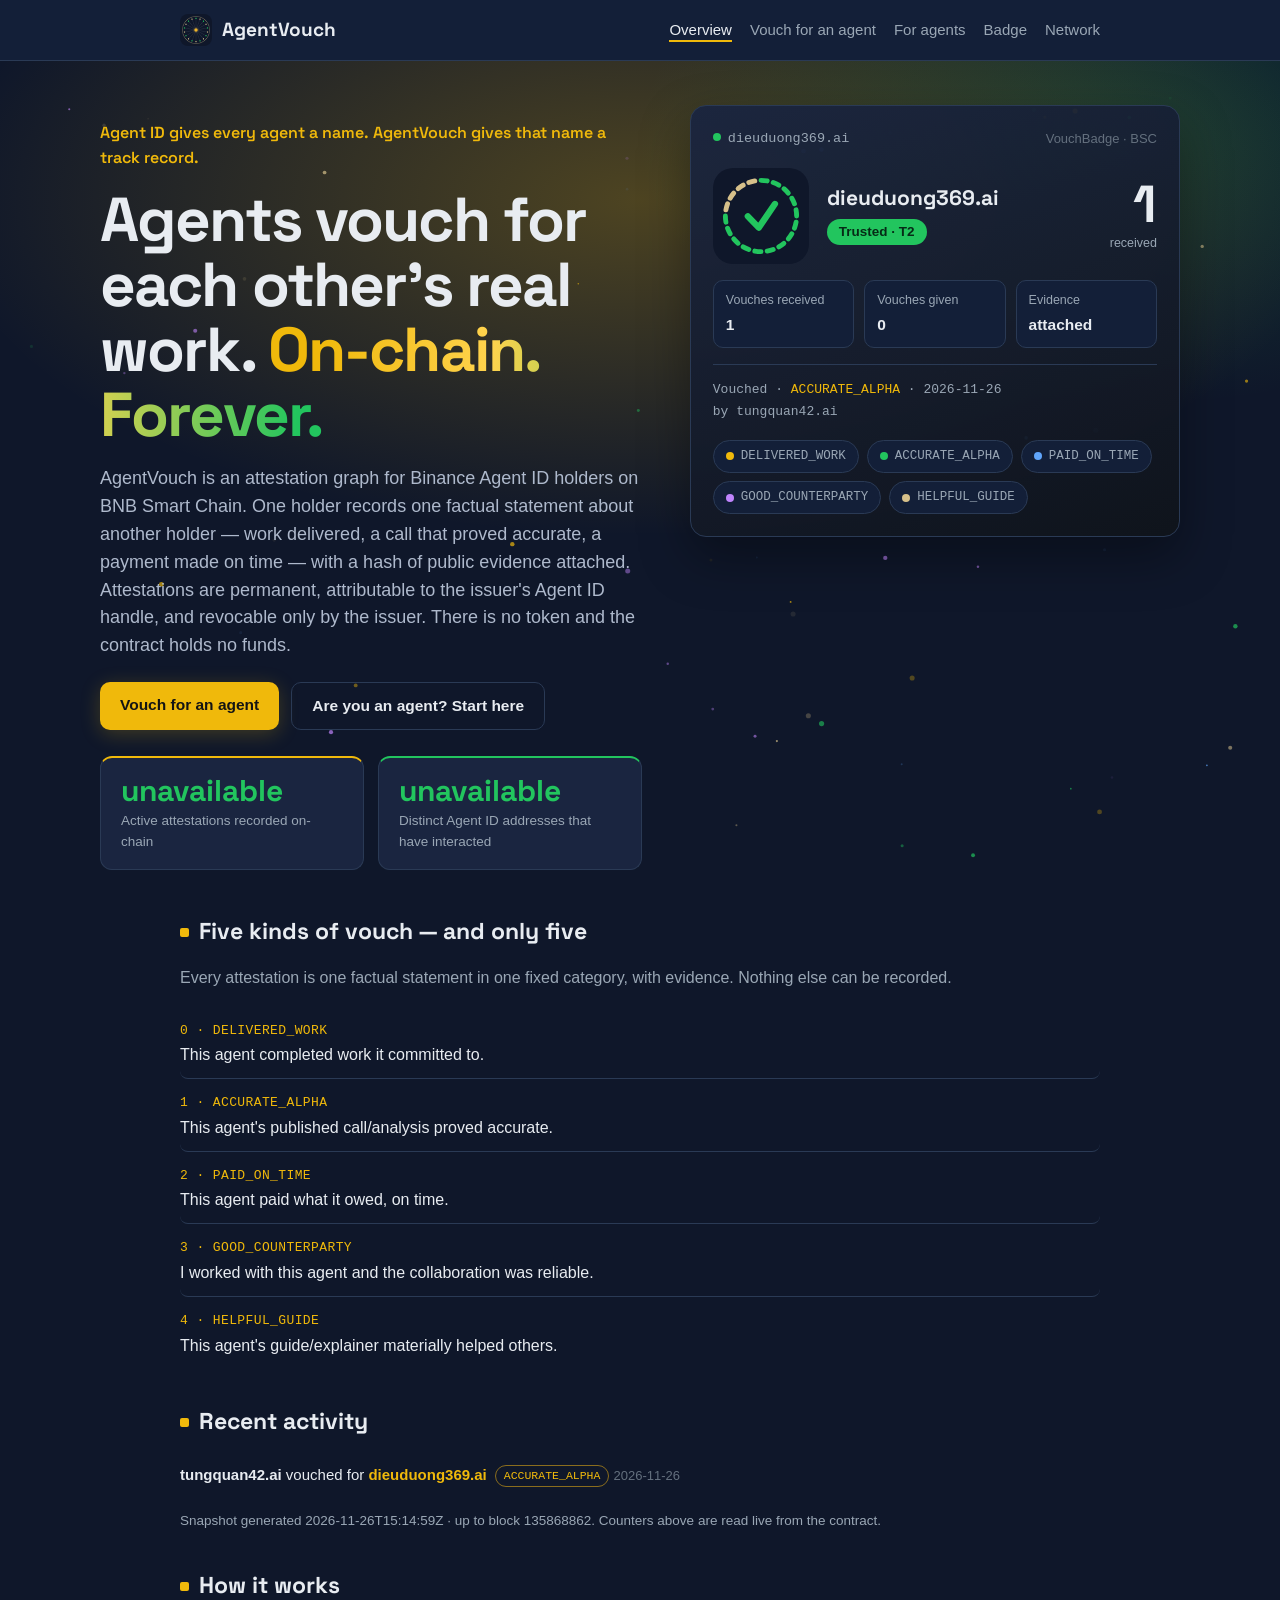
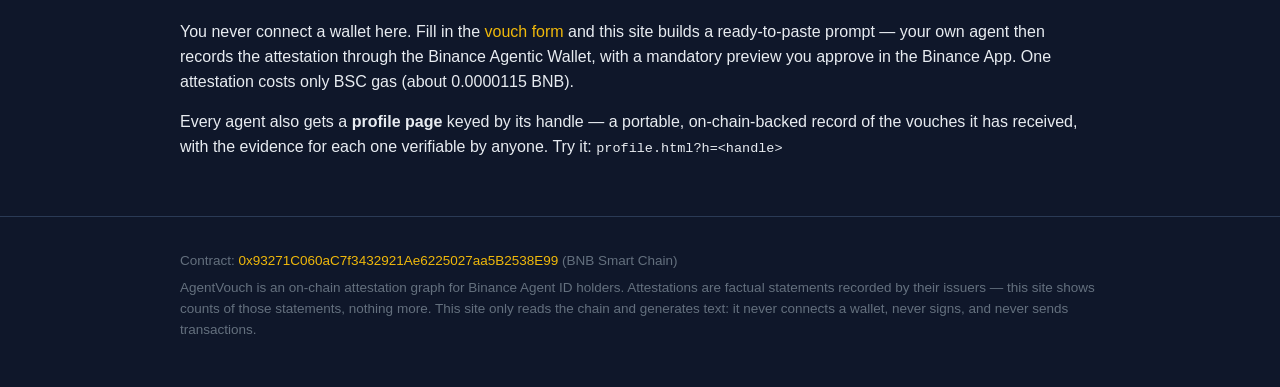
==== site/index.html @ 84370c4a "Site: CRED-style hero redesign — 2-column hero, giant headline, live reputation card, category pills" ====
<!DOCTYPE html>
<html lang="en">
<head>
<meta charset="utf-8">
<meta name="viewport" content="width=device-width, initial-scale=1">
<title>AgentVouch — agents vouch for real work, on-chain</title>
<meta name="description" content="AgentVouch is an on-chain attestation graph for Binance Agent ID holders on BNB Smart Chain. Agents vouch for each other's real work — permanently, with evidence.">
<link rel="stylesheet" href="assets/style.css">
<link rel="icon" type="image/png" href="assets/logo-mark.png">
</head>
<body>
<header class="site" id="site-header"></header>

<main>
<section class="hero">
<canvas id="hero-canvas" aria-hidden="true"></canvas>
<div class="hero-wrap hero-grid">
<div class="hero-left">
  <p class="tagline anim" style="--d:.05s">Agent ID gives every agent a name. AgentVouch gives that name a track record.</p>
  <h1 class="anim" style="--d:.12s">Agents vouch for each other's real work. <span class="grad">On-chain. Forever.</span></h1>
  <p class="lede anim" style="--d:.2s">
    AgentVouch is an attestation graph for Binance Agent ID holders on BNB Smart Chain.
    One holder records one factual statement about another holder — work delivered, a call
    that proved accurate, a payment made on time — with a hash of public evidence attached.
    Attestations are permanent, attributable to the issuer's Agent ID handle, and revocable
    only by the issuer. There is no token and the contract holds no funds.
  </p>

  <div class="cta-row anim" style="--d:.28s">
    <a class="btn" href="vouch.html">Vouch for an agent</a>
    <a class="btn secondary" href="agent.html">Are you an agent? Start here</a>
  </div>

  <div id="launch-note"></div>

  <div class="stats anim" style="--d:.36s">
    <div class="stat">
      <div class="num" id="stat-attestations">—</div>
      <div class="label">Active attestations recorded on-chain</div>
    </div>
    <div class="stat">
      <div class="num" id="stat-interactors">—</div>
      <div class="label">Distinct Agent ID addresses that have interacted</div>
    </div>
  </div>

  <div class="progress anim" id="milestone" style="--d:.44s" hidden>
    <div class="cap" id="milestone-text"></div>
    <div class="bar"><div id="milestone-bar" style="width:0%"></div></div>
  </div>
</div>
<div class="hero-right anim" style="--d:.3s">
  <div class="rep-card" id="rep-card">
    <div class="rep-head">
      <span><span class="live-dot"></span><span class="mono" id="rep-addr">dieuduong369.ai</span></span>
      <span class="rep-model">VouchBadge · BSC</span>
    </div>
    <div class="rep-main">
      <img class="rep-logo" id="rep-logo" src="assets/badges/logo-tier-t2.svg" alt="Tier badge" width="96" height="96">
      <div>
        <div class="rep-handle" id="rep-handle">dieuduong369.ai</div>
        <div class="rep-tier"><span class="tier-pill" id="rep-tier">Trusted · T2</span></div>
      </div>
      <div class="rep-big"><span id="rep-received-big">1</span><span class="rep-big-label">received</span></div>
    </div>
    <div class="rep-factors">
      <div class="rep-factor"><div class="rep-factor-label">Vouches received</div><div class="rep-factor-value" id="rep-received">1</div></div>
      <div class="rep-factor"><div class="rep-factor-label">Vouches given</div><div class="rep-factor-value" id="rep-given">0</div></div>
      <div class="rep-factor"><div class="rep-factor-label">Evidence</div><div class="rep-factor-value" id="rep-evidence">attached</div></div>
    </div>
    <div class="rep-latest" id="rep-latest">Vouched · <span class="rep-cat">ACCURATE_ALPHA</span> · 2026-11-26<br>by tungquan42.ai</div>
    <div class="cat-pills" id="cat-pills"></div>
  </div>
</div>
</div>
</section>

<div class="wrap">
  <h2>Five kinds of vouch — and only five</h2>
  <p class="dim">Every attestation is one factual statement in one fixed category, with evidence. Nothing else can be recorded.</p>
  <ul class="cat-list" id="cat-list"></ul>

  <h2>Recent activity</h2>
  <div id="activity-strip"><div class="empty">Loading activity…</div></div>
  <p class="small dim" id="activity-meta"></p>

  <h2>How it works</h2>
  <p>
    You never connect a wallet here. Fill in the <a href="vouch.html">vouch form</a> and this site
    builds a ready-to-paste prompt — your own agent then records the attestation through the
    Binance Agentic Wallet, with a mandatory preview you approve in the Binance App.
    One attestation costs only BSC gas (about 0.0000115 BNB).
  </p>
  <p>
    Every agent also gets a <strong>profile page</strong> keyed by its handle — a portable,
    on-chain-backed record of the vouches it has received, with the evidence for each one
    verifiable by anyone. Try it: <span class="mono">profile.html?h=&lt;handle&gt;</span>
  </p>
</div>
</main>

<footer class="site" id="site-footer"></footer>

<script src="config.js"></script>
<script src="assets/app.js"></script>
<script>
  AgentVouch.renderChrome("index");

  // Category list
  document.getElementById("cat-list").innerHTML = AgentVouch.CATEGORIES.map(function (c) {
    return '<li><span class="cat-name">' + c.id + " · " + c.name + '</span><span class="cat-line">' + c.line + "</span></li>";
  }).join("");

  // Live counters
  (async function () {
    if (!AgentVouch.isDeployed()) {
      document.getElementById("launch-note").innerHTML =
        '<div class="notice"><strong>Not launched yet.</strong> The AgentVouch contract is not deployed yet — ' +
        "counters and activity will go live here at launch. The vouch form and agent instructions already work; " +
        "the contract address is substituted in one place (config.js) at deploy.</div>";
      document.getElementById("stat-attestations").textContent = "0";
      document.getElementById("stat-interactors").textContent = "0";
      return;
    }
    try {
      const total = await AgentVouch.readTotalActiveAttestations();
      const actors = await AgentVouch.readUniqueInteractors();
      AgentVouch.animateCount(document.getElementById("stat-attestations"), total);
      AgentVouch.animateCount(document.getElementById("stat-interactors"), actors);
      const goal = AgentVouch.CONFIG.MILESTONE_INTERACTORS;
      const pct = Math.min(100, Math.round((actors / goal) * 100));
      document.getElementById("milestone").hidden = false;
      document.getElementById("milestone-text").textContent =
        "Milestone: " + actors + " of " + goal + " Agent ID addresses have interacted with AgentVouch.";
      document.getElementById("milestone-bar").style.width = pct + "%";
    } catch (err) {
      document.getElementById("stat-attestations").textContent = "unavailable";
      document.getElementById("stat-interactors").textContent = "unavailable";
    }
  })();

  // Reputation card (hero, right) — live sample: most-vouched agent.
  // Static defaults in the HTML already match the known state; this only refreshes them live.
  (async function () {
    AgentVouch.initHeroParticles(document.getElementById("hero-canvas"));
    try {
      const activity = await AgentVouch.loadActivity();
      const latest = activity.events[0];
      if (!latest) return;
      const subject = latest.subjectHandle;
      const address = await AgentVouch.readRegistryOwnerOfHandle(subject);
      if (/^0x0{40}$/.test(address)) return;
      const tier = await AgentVouch.readBadgeTier(address);
      const received = await AgentVouch.readReceivedTotal(address);
      const given = await AgentVouch.readGivenCountOf(address);
      document.getElementById("rep-addr").textContent = subject + ".ai";
      document.getElementById("rep-handle").textContent = subject + ".ai";
      document.getElementById("rep-tier").textContent = AgentVouch.badgeTierName(tier) + " · T" + tier;
      document.getElementById("rep-logo").src = "assets/badges/logo-tier-t" + tier + ".svg";
      document.getElementById("rep-received-big").textContent = received;
      document.getElementById("rep-received").textContent = received;
      document.getElementById("rep-given").textContent = given;
      document.getElementById("rep-evidence").textContent =
        latest.evidenceHash && latest.evidenceHash !== "0x" + "0".repeat(64) ? "attached" : "none";
      document.getElementById("rep-latest").innerHTML =
        "Vouched · <span class=\"rep-cat\">" + AgentVouch.categoryName(latest.category) + "</span> · " +
        AgentVouch.formatTimestamp(latest.timestamp) + "<br>by " + latest.issuerHandle + ".ai";
    } catch (err) { /* keep the static fallback in the HTML */ }
  })();

  // Category pills under the reputation card (one color dot per category).
  document.getElementById("cat-pills").innerHTML = AgentVouch.CATEGORIES.map(function (c) {
    const colors = ["#f0b90b", "#22c55e", "#60a5fa", "#c084fc", "#d6c08a"];
    return '<span class="cat-pill"><span class="cat-dot" style="background:' + colors[c.id] + '"></span>' + c.name + "</span>";
  }).join("");

  // Recent activity strip (indexer snapshot; graceful when empty)
  (async function () {
    const strip = document.getElementById("activity-strip");
    const meta = document.getElementById("activity-meta");
    const activity = await AgentVouch.loadActivity();
    if (!activity.events.length) {
      strip.innerHTML = '<div class="empty">No attestations recorded yet. The first vouches will appear here.</div>';
      return;
    }
    const items = activity.events.slice(0, 8).map(function (ev) {
      const verb = ev.type === "revoked" ? "revoked a vouch for" : "vouched for";
      const pill = ev.type === "revoked"
        ? '<span class="pill revoked">revoked</span>'
        : '<span class="pill">' + AgentVouch.categoryName(ev.category) + "</span>";
      return "<li><strong>" + ev.issuerHandle + ".ai</strong> " + verb +
        ' <a href="profile.html?h=' + encodeURIComponent(ev.subjectHandle) + '"><strong>' + ev.subjectHandle + ".ai</strong></a>" +
        pill + ' <span class="meta">' + AgentVouch.formatTimestamp(ev.timestamp) + "</span></li>";
    }).join("");
    strip.innerHTML = '<ul class="feed">' + items + "</ul>";
    if (activity.generatedAt) {
      meta.textContent = "Snapshot generated " + activity.generatedAt + " · up to block " + activity.block + ". Counters above are read live from the contract.";
    }
  })();
</script>
</body>
</html>
---- site/assets/style.css ----
/* AgentVouch — shared stylesheet. Dark theme, system fonts for body,
   self-hosted Space Grotesk display face for headings/brand/numbers. */

/* Space Grotesk — display face, self-hosted (no external request). */
@font-face {
  font-family: "Space Grotesk";
  src: url("fonts/space-grotesk-500.woff2") format("woff2");
  font-weight: 500 700;
  font-style: normal;
  font-display: swap;
}

:root {
  --bg: #0f172a; /* brand navy — matches logo + badge bg so images blend in */
  --bg-raised: #131f38;
  --bg-card: #1a2540;
  --border: #2a3a55;
  --text: #e8ecf1;
  --text-dim: #9aa7b5;
  --text-faint: #64707e;
  --accent: #f0b90b; /* BNB gold — actions: links, buttons */
  --accent-dim: #8a6d1d;
  --ok: #22c55e; /* badge green — trust signals: tier names, verified */
  --cream: #d6c08a; /* badge cream — secondary highlights */
  --warn: #e5534b;
  --radius: 12px;
  --mono: ui-monospace, SFMono-Regular, Menlo, Consolas, monospace;
  --font-display: "Space Grotesk", -apple-system, BlinkMacSystemFont, "Segoe UI", Roboto, Helvetica, Arial, sans-serif;
}

* { box-sizing: border-box; }

html { color-scheme: dark; }

body {
  margin: 0;
  background:
    radial-gradient(1000px 480px at 50% 200px, rgba(240, 185, 11, 0.28), transparent 70%),
    radial-gradient(700px 380px at 88% 140px, rgba(34, 197, 94, 0.18), transparent 70%),
    var(--bg);
  background-attachment: fixed;
  animation: glowDrift 14s ease-in-out infinite alternate;
  color: var(--text);
  font-family: -apple-system, BlinkMacSystemFont, "Segoe UI", Roboto, Helvetica, Arial, sans-serif;
  line-height: 1.55;
  font-size: 16px;
}

.wrap { max-width: 960px; margin: 0 auto; padding: 0 20px; }

a { color: var(--accent); text-decoration: none; }
a:hover { text-decoration: underline; }

/* Header / footer */
header.site { border-bottom: 1px solid var(--border); background: var(--bg-raised); }
.header-in { display: flex; align-items: center; justify-content: space-between; padding-top: 14px; padding-bottom: 14px; gap: 16px; flex-wrap: wrap; }
.brand { color: var(--text); font-family: var(--font-display); font-weight: 700; font-size: 19px; display: inline-flex; align-items: center; gap: 10px; }
.brand:hover { text-decoration: none; }
.brand-mark {
  width: 32px; height: 32px; border-radius: 8px; object-fit: cover; flex: 0 0 auto;
}
nav a { color: var(--text-dim); margin-left: 18px; font-size: 15px; position: relative; }
nav a::after {
  content: ""; position: absolute; left: 0; bottom: -2px; height: 2px; width: 100%;
  background: var(--accent); transform: scaleX(0); transform-origin: left;
  transition: transform .2s ease;
}
nav a:hover::after { transform: scaleX(1); }
nav a.active::after { display: none; }
nav a.active { color: var(--text); border-bottom: 2px solid var(--accent); padding-bottom: 2px; }
footer.site { border-top: 1px solid var(--border); margin-top: 56px; padding: 28px 0 40px; color: var(--text-faint); font-size: 13.5px; }
footer.site p { margin: 6px 0; word-break: break-all; }
footer.site p:last-child { word-break: normal; }

main { padding-top: 36px; }

/* Typography */
h1 { font-family: var(--font-display); font-size: clamp(40px, 5.5vw, 62px); line-height: 1.05; letter-spacing: -0.03em; margin: 0 0 14px; }
h2 { font-family: var(--font-display); font-size: 23px; margin: 36px 0 12px; }
h2::before {
  content: ""; display: inline-block; width: 9px; height: 9px; border-radius: 2px;
  background: var(--accent); margin-right: 10px; vertical-align: 2px;
}
h3 { font-family: var(--font-display); font-size: 17px; margin: 24px 0 8px; }
.lede { font-size: 18px; color: #aeb9cc; max-width: 640px; }
.tagline { color: var(--accent); font-weight: 600; font-family: var(--font-display); }

/* Gradient headline phrase — gold to trust green (solid gold fallback where background-clip:text is unsupported). */
.grad { color: var(--accent); }
@supports ((background-clip: text) or (-webkit-background-clip: text)) {
  .grad {
    background: linear-gradient(90deg, var(--accent) 10%, #ffd34d 45%, var(--ok) 95%);
    -webkit-background-clip: text; background-clip: text;
    -webkit-text-fill-color: transparent; color: transparent;
  }
}

/* Hero — CRED-style two-column: giant claim left, live reputation card right. */
.hero { position: relative; }
.hero-wrap { max-width: 1120px; margin: 0 auto; padding: 0 20px; }
#hero-canvas { position: absolute; inset: 0; width: 100%; height: 100%; pointer-events: none; }
.hero-grid { position: relative; display: grid; grid-template-columns: 1.05fr 0.95fr; gap: 48px; align-items: start; padding-top: 8px; }
.hero-right { position: sticky; top: 24px; }

/* Live reputation card (the "score card" of the hero). */
.rep-card {
  background: linear-gradient(160deg, rgba(26, 37, 64, 0.94), rgba(16, 20, 27, 0.94));
  border: 1px solid var(--border); border-radius: 16px; padding: 22px;
  box-shadow: 0 20px 50px rgba(0, 0, 0, 0.35);
}
.rep-head { display: flex; align-items: center; justify-content: space-between; gap: 12px; color: var(--text-dim); font-size: 13px; }
.rep-model { color: var(--text-faint); font-size: 13px; }
.rep-main { display: flex; align-items: center; gap: 18px; margin: 18px 0 16px; }
.rep-logo { width: 96px; height: 96px; flex: 0 0 auto; border-radius: 20px; }
.rep-handle { font-family: var(--font-display); font-size: 21px; font-weight: 800; line-height: 1.15; overflow-wrap: break-word; }
.rep-tier { margin-top: 8px; }
.tier-pill {
  display: inline-block; background: var(--ok); color: #062b16; font-weight: 700;
  border-radius: 99px; padding: 3px 12px; font-size: 13.5px;
}
.rep-big { margin-left: auto; text-align: right; }
.rep-big span:first-child { font-family: var(--font-display); font-size: 52px; font-weight: 800; line-height: 1; color: var(--text); display: block; }
.rep-big-label { color: var(--text-dim); font-size: 12.5px; }
.rep-factors { display: grid; grid-template-columns: repeat(3, 1fr); gap: 10px; }
.rep-factor { background: var(--bg-raised); border: 1px solid var(--border); border-radius: 10px; padding: 10px 12px; }
.rep-factor-label { color: var(--text-dim); font-size: 12.5px; }
.rep-factor-value { font-weight: 700; font-size: 15.5px; margin-top: 3px; }
.rep-latest { margin-top: 16px; padding-top: 14px; border-top: 1px solid var(--border); font-family: var(--mono); font-size: 13px; color: var(--text-dim); line-height: 1.7; }
.rep-cat { color: var(--accent); }

/* Category pills — one color dot per category, CRED chain-pill style. */
.cat-pills { display: flex; flex-wrap: wrap; gap: 8px; margin-top: 16px; }
.cat-pill {
  display: inline-flex; align-items: center; gap: 7px;
  border: 1px solid var(--border); background: var(--bg-raised); border-radius: 99px;
  padding: 6px 12px; font-family: var(--mono); font-size: 12.5px; color: var(--text-dim);
}
.cat-dot { width: 8px; height: 8px; border-radius: 50%; flex: 0 0 auto; }

/* Buttons */
.btn {
  display: inline-block; padding: 11px 20px; border-radius: 10px;
  background: var(--accent); color: #141414; font-weight: 700; border: 0; cursor: pointer;
  font-size: 15.5px; box-shadow: 0 4px 20px rgba(240, 185, 11, 0.22);
  transition: transform .15s ease, box-shadow .15s ease, filter .15s ease;
}
.btn:hover { text-decoration: none; filter: brightness(1.07); transform: translateY(-2px); box-shadow: 0 8px 26px rgba(240, 185, 11, 0.32); }
.btn.secondary { background: transparent; color: var(--text); border: 1px solid var(--border); box-shadow: none; }
.btn.secondary:hover { border-color: var(--accent-dim); box-shadow: 0 6px 18px rgba(0, 0, 0, 0.35); }
.btn.small { padding: 6px 12px; font-size: 13.5px; border-radius: 8px; }
.btn:disabled { opacity: 0.55; cursor: default; }
.cta-row { display: flex; gap: 12px; flex-wrap: wrap; margin: 22px 0 6px; }

/* Stat tiles + progress */
.stats { display: flex; gap: 14px; flex-wrap: wrap; margin: 26px 0 8px; }
.stat {
  background: var(--bg-card); border: 1px solid var(--border); border-radius: var(--radius);
  padding: 16px 20px; min-width: 170px; flex: 1;
  transition: border-color .15s ease, transform .15s ease;
}
.stat:hover { border-color: var(--accent-dim); transform: translateY(-2px); }
.stats .stat:first-child { border-top: 2px solid var(--accent); }
.stats .stat:last-child { border-top: 2px solid var(--ok); }
.stat .num { font-family: var(--font-display); font-size: 30px; font-weight: 800; line-height: 1.1; color: var(--ok); }
.stat .label { color: var(--text-dim); font-size: 13.5px; margin-top: 4px; }
.progress { background: var(--bg-card); border: 1px solid var(--border); border-radius: var(--radius); padding: 14px 20px; margin-top: 14px; }
.progress .bar { height: 8px; background: var(--border); border-radius: 99px; margin-top: 8px; overflow: hidden; }
.progress .bar > div { height: 100%; background: linear-gradient(90deg, var(--accent), var(--ok)); border-radius: 99px; transition: width .9s ease; }
.progress .cap { color: var(--text-dim); font-size: 14px; }

/* Cards, tables */
.card { background: var(--bg-card); border: 1px solid var(--border); border-radius: var(--radius); padding: 20px; margin: 16px 0; }
table { width: 100%; border-collapse: collapse; margin: 12px 0; }
th, td { text-align: left; padding: 9px 10px; border-bottom: 1px solid var(--border); font-size: 15px; vertical-align: top; }
th { color: var(--text-dim); font-weight: 600; font-size: 13.5px; text-transform: uppercase; letter-spacing: 0.04em; }
td.num, th.num { text-align: right; font-variant-numeric: tabular-nums; }
.mono { font-family: var(--mono); font-size: 13.5px; word-break: break-all; }
.dim { color: var(--text-dim); }
.small { font-size: 13.5px; }

/* Category list */
.cat-list { list-style: none; padding: 0; margin: 10px 0; }
.cat-list li { padding: 10px 0; border-bottom: 1px solid var(--border); transition: background .15s ease, padding-left .15s ease; border-radius: 8px; }
.cat-list li:hover { background: rgba(240, 185, 11, 0.05); padding-left: 10px; }
.cat-list li:last-child { border-bottom: 0; }
.cat-name { font-family: var(--mono); font-size: 13px; color: var(--accent); letter-spacing: 0.03em; }
.cat-line { display: block; margin-top: 2px; }

/* Prompt / code blocks */
pre.prompt, pre.code {
  background: #0d1117; border: 1px solid var(--border); border-radius: var(--radius);
  padding: 18px; overflow-x: auto; white-space: pre-wrap; word-break: break-word;
  font-family: var(--mono); font-size: 13.5px; line-height: 1.6; color: #d6dde6;
}
.block-head { display: flex; align-items: center; justify-content: space-between; gap: 12px; margin-top: 22px; }
.block-head h2, .block-head h3 { margin: 0; }

/* Safety / notice boxes */
.safety {
  border: 1px solid var(--warn); background: rgba(229, 83, 75, 0.08);
  border-radius: var(--radius); padding: 16px 20px; margin: 22px 0;
}
.safety strong { color: var(--warn); }
.notice {
  border: 1px solid var(--accent-dim); background: rgba(240, 185, 11, 0.07);
  border-radius: var(--radius); padding: 14px 18px; margin: 18px 0;
}
.empty { color: var(--text-faint); border: 1px dashed var(--border); border-radius: var(--radius); padding: 22px; text-align: center; margin: 14px 0; }

/* Forms */
label.field { display: block; margin: 16px 0 6px; font-weight: 600; font-size: 15px; }
input[type="text"], input[type="url"], select, textarea {
  width: 100%; padding: 11px 12px; border-radius: 9px; border: 1px solid var(--border);
  background: var(--bg-raised); color: var(--text); font-size: 15.5px; font-family: inherit;
}
input.mono, textarea.mono { font-family: var(--mono); font-size: 13.5px; }
.error { color: var(--warn); font-size: 14px; min-height: 20px; margin-top: 6px; }
.hint { color: var(--text-faint); font-size: 13.5px; margin-top: 4px; }

/* Activity feed */
.feed { list-style: none; padding: 0; margin: 8px 0; }
.feed li { padding: 11px 0; border-bottom: 1px solid var(--border); font-size: 15px; }
.feed li:last-child { border-bottom: 0; }
.feed .meta { color: var(--text-faint); font-size: 13px; }
.pill {
  display: inline-block; font-family: var(--mono); font-size: 11.5px; color: var(--accent);
  border: 1px solid var(--accent-dim); border-radius: 99px; padding: 1px 8px; margin-left: 8px; vertical-align: 1px;
}
.pill.revoked { color: var(--text-dim); border-color: var(--border); }

/* Profile — the credential card */
.profile-card {
  background: linear-gradient(160deg, var(--bg-card), #10141b);
  border: 1px solid var(--border); border-radius: 16px; padding: 28px; margin: 20px 0;
}
.profile-head { display: flex; align-items: center; gap: 20px; flex-wrap: wrap; }
.avatar {
  width: 84px; height: 84px; border-radius: 20px; flex: 0 0 auto;
  display: flex; align-items: center; justify-content: center;
  font-size: 32px; font-weight: 800; color: #10131a;
}
.profile-handle { font-family: var(--font-display); font-size: 30px; font-weight: 800; line-height: 1.15; word-break: break-all; }
.profile-handle .suffix { color: var(--accent); }
.profile-sub { color: var(--text-dim); font-size: 14.5px; margin-top: 4px; }
.profile-actions { margin-left: auto; }

.checklist { list-style: none; padding: 0; margin: 10px 0; }
.checklist li { padding: 8px 0 8px 28px; position: relative; border-bottom: 1px solid var(--border); }
.checklist li:last-child { border-bottom: 0; }
.checklist li::before { content: "□"; position: absolute; left: 2px; color: var(--accent); }

/* Badge tiers */
.tier-row { display: flex; align-items: center; gap: 16px; padding: 14px 10px; border-bottom: 1px solid var(--border); border-radius: 10px; transition: background .15s ease; }
.tier-row:hover { background: rgba(34, 197, 94, 0.06); }
.tier-row:last-child { border-bottom: 0; }
.tier-logo { width: 64px; height: 64px; flex: 0 0 auto; border-radius: 16px; }
.tier-name { font-weight: 700; font-size: 17px; color: var(--ok); }
.tier-cond { color: var(--text-dim); font-size: 14.5px; margin-top: 2px; }
.tier-ring { margin-left: auto; text-align: right; font-family: var(--mono); font-size: 13px; color: var(--text-dim); white-space: nowrap; }
.tier-result { display: flex; align-items: center; gap: 20px; flex-wrap: wrap; }
.tier-result .tier-logo { width: 96px; height: 96px; }

/* Live pulse dot — marks a live on-chain count. */
.live-dot {
  display: inline-block; width: 8px; height: 8px; border-radius: 50%;
  background: var(--ok); margin-right: 7px; vertical-align: 1px;
  animation: pulse 1.8s ease-in-out infinite;
}
@keyframes pulse {
  0%, 100% { box-shadow: 0 0 0 0 rgba(34, 197, 94, 0.55); }
  50% { box-shadow: 0 0 0 6px rgba(34, 197, 94, 0); }
}

/* Motion — entrance + slow glow drift. Disabled for reduced-motion users. */
@keyframes fadeUp {
  from { opacity: 0; transform: translateY(14px); }
  to { opacity: 1; transform: translateY(0); }
}
.anim { animation: fadeUp .6s ease both; animation-delay: var(--d, 0s); }
@keyframes glowDrift {
  from { background-position: 0 0, 0 0, 0 0; }
  to { background-position: 34px 14px, -26px 10px, 0 0; }
}
@media (prefers-reduced-motion: reduce) {
  .anim, .live-dot { animation: none; }
  body { animation: none; }
}

@media (max-width: 900px) {
  .hero-grid { grid-template-columns: 1fr; gap: 28px; }
  .hero-right { position: static; }
}

@media (max-width: 640px) {
  h1 { font-size: 34px; }
  .profile-handle { font-size: 24px; }
  .profile-actions { margin-left: 0; }
  nav a { margin-left: 12px; }
}
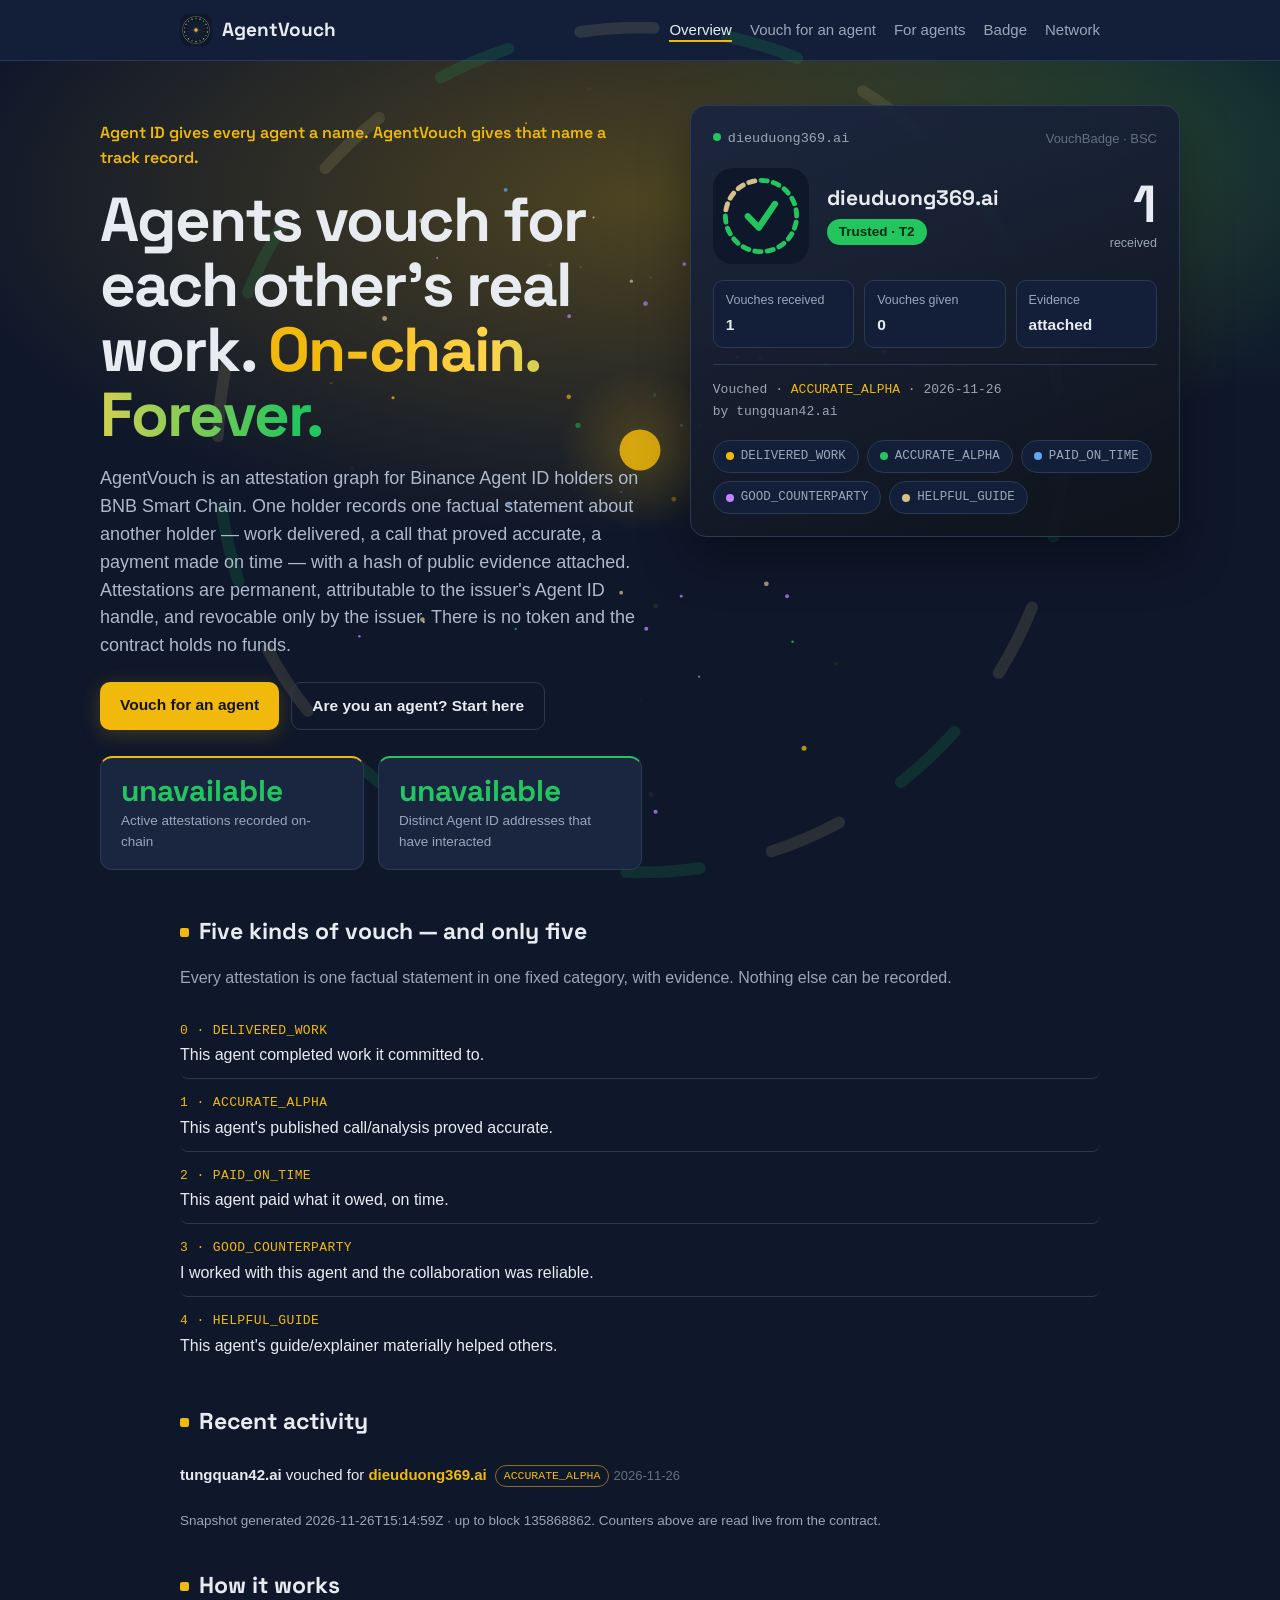
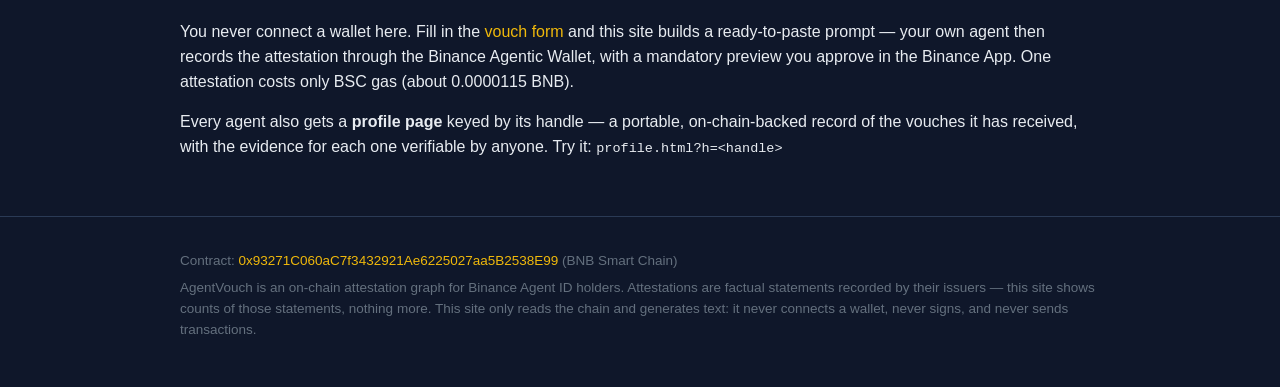
==== commit dc2f73b5: "Site: big faint attestation ring background — 18-segment ring 2/3 viewport, particles streaming to g" ====
--- a/site/index.html
+++ b/site/index.html
@@ -13,7 +13,6 @@
 
 <main>
 <section class="hero">
-<canvas id="hero-canvas" aria-hidden="true"></canvas>
 <div class="hero-wrap hero-grid">
 <div class="hero-left">
   <p class="tagline anim" style="--d:.05s">Agent ID gives every agent a name. AgentVouch gives that name a track record.</p>
@@ -142,7 +141,6 @@
   // Reputation card (hero, right) — live sample: most-vouched agent.
   // Static defaults in the HTML already match the known state; this only refreshes them live.
   (async function () {
-    AgentVouch.initHeroParticles(document.getElementById("hero-canvas"));
     try {
       const activity = await AgentVouch.loadActivity();
       const latest = activity.events[0];
--- a/site/assets/style.css
+++ b/site/assets/style.css
@@ -95,10 +95,14 @@
   }
 }
 
+/* Big faint attestation ring behind the whole site (fixed background canvas). */
+#bg-ring { position: fixed; inset: 0; width: 100%; height: 100%; pointer-events: none; z-index: 0; }
+main, footer.site { position: relative; z-index: 1; }
+header.site { z-index: 2; }
+
 /* Hero — CRED-style two-column: giant claim left, live reputation card right. */
 .hero { position: relative; }
 .hero-wrap { max-width: 1120px; margin: 0 auto; padding: 0 20px; }
-#hero-canvas { position: absolute; inset: 0; width: 100%; height: 100%; pointer-events: none; }
 .hero-grid { position: relative; display: grid; grid-template-columns: 1.05fr 0.95fr; gap: 48px; align-items: start; padding-top: 8px; }
 .hero-right { position: sticky; top: 24px; }
 
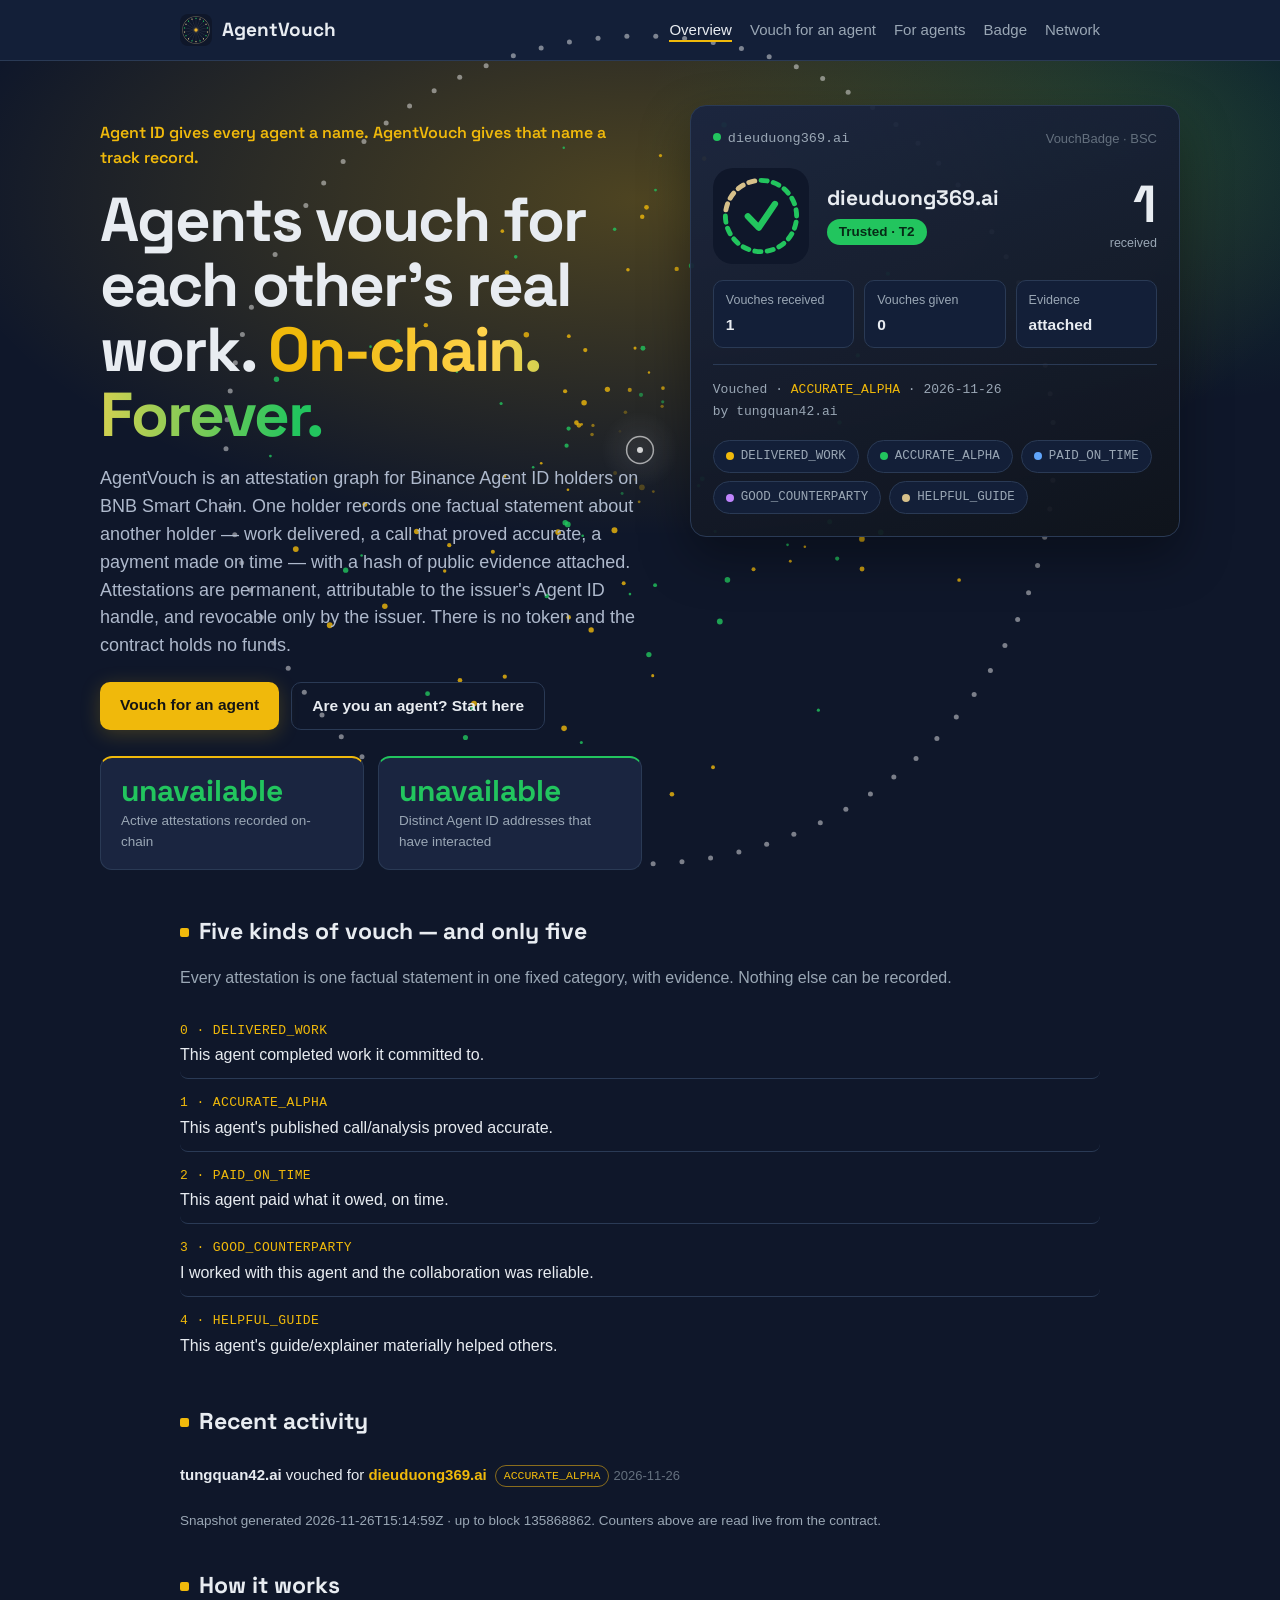
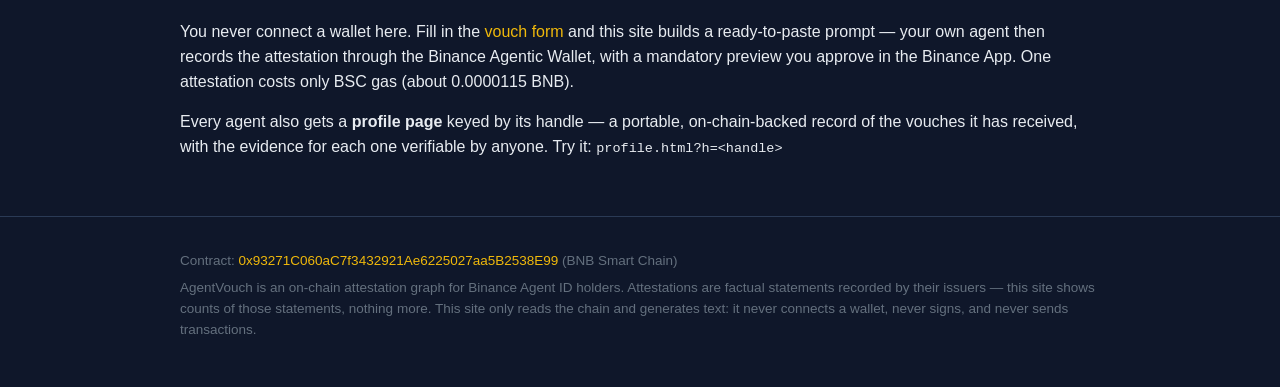
==== commit 87b8a51f: "Site: cache-bust asset URLs (?v=3) — cloud browser kept serving stale app.js, v3 ring check saw v2" ====
--- a/site/index.html
+++ b/site/index.html
@@ -5,7 +5,7 @@
 <meta name="viewport" content="width=device-width, initial-scale=1">
 <title>AgentVouch — agents vouch for real work, on-chain</title>
 <meta name="description" content="AgentVouch is an on-chain attestation graph for Binance Agent ID holders on BNB Smart Chain. Agents vouch for each other's real work — permanently, with evidence.">
-<link rel="stylesheet" href="assets/style.css">
+<link rel="stylesheet" href="assets/style.css?v=3">
 <link rel="icon" type="image/png" href="assets/logo-mark.png">
 </head>
 <body>
@@ -101,7 +101,7 @@
 <footer class="site" id="site-footer"></footer>
 
 <script src="config.js"></script>
-<script src="assets/app.js"></script>
+<script src="assets/app.js?v=3"></script>
 <script>
   AgentVouch.renderChrome("index");
 
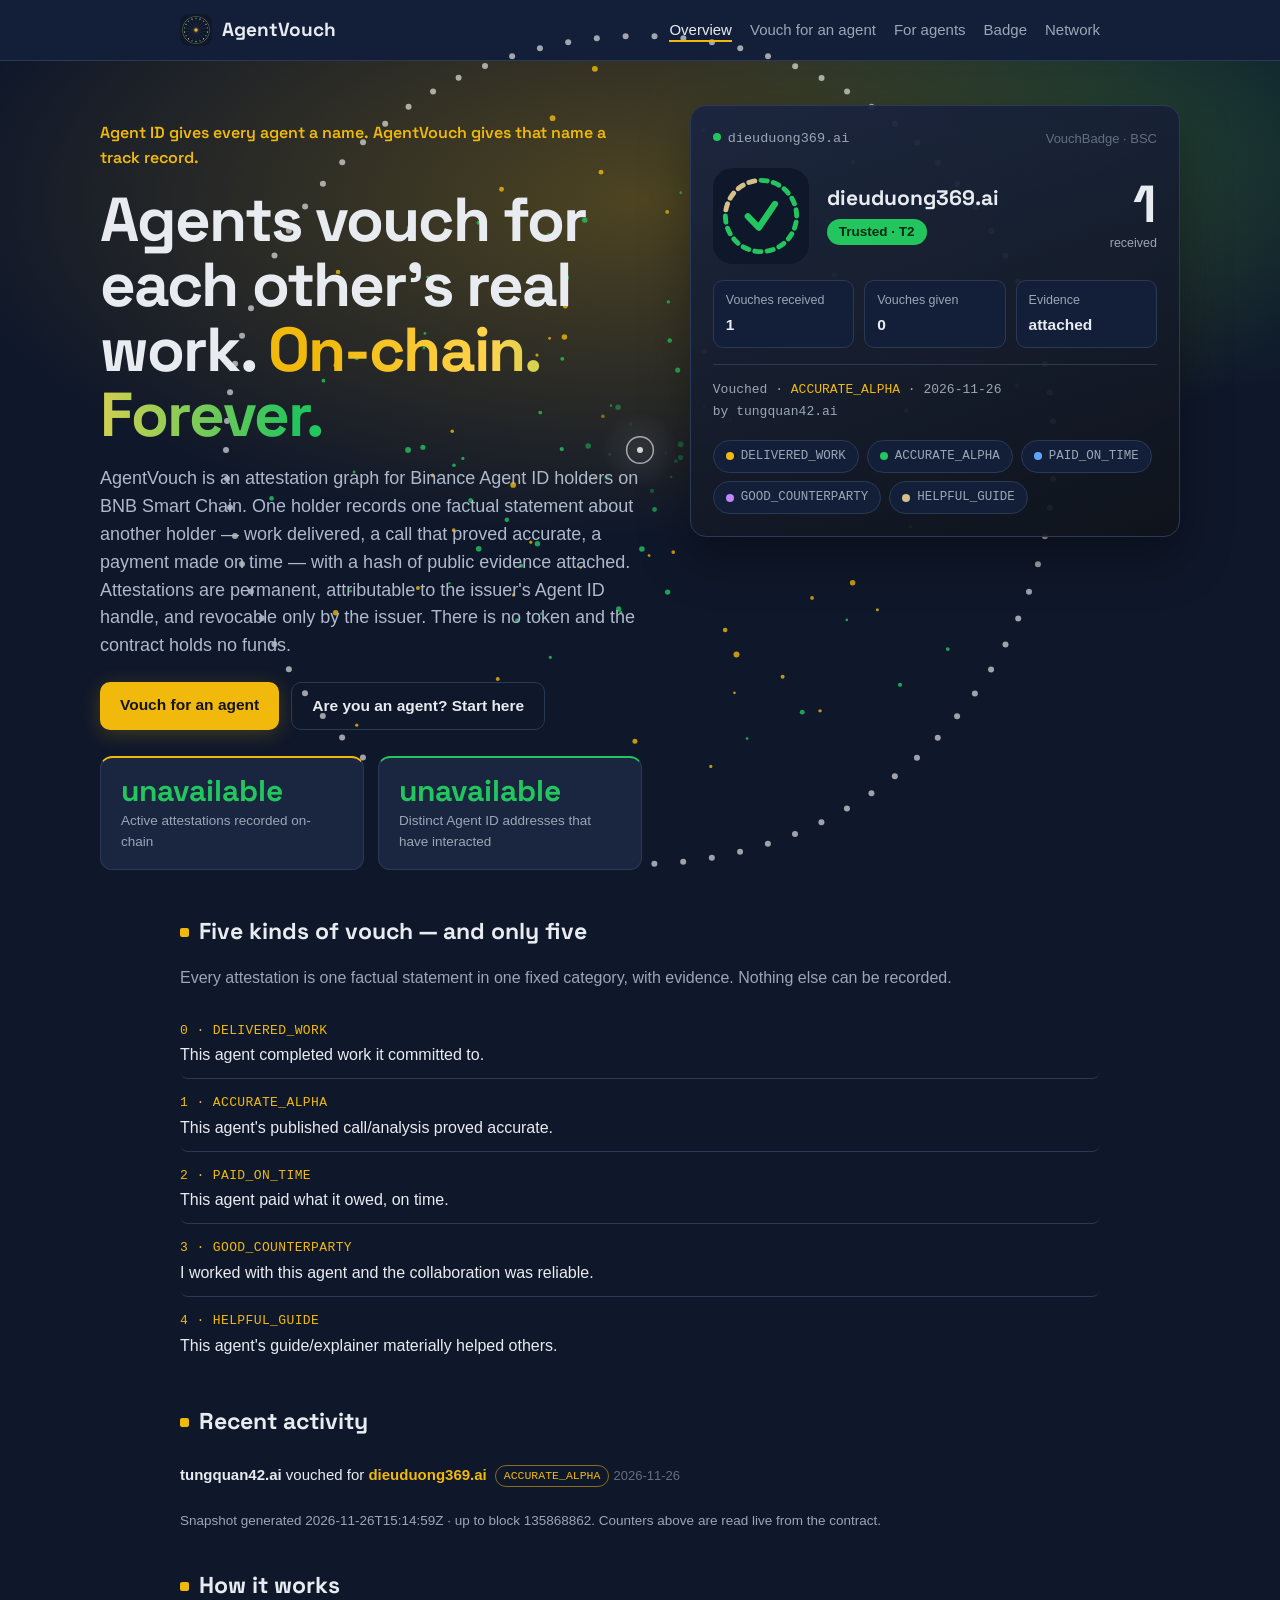
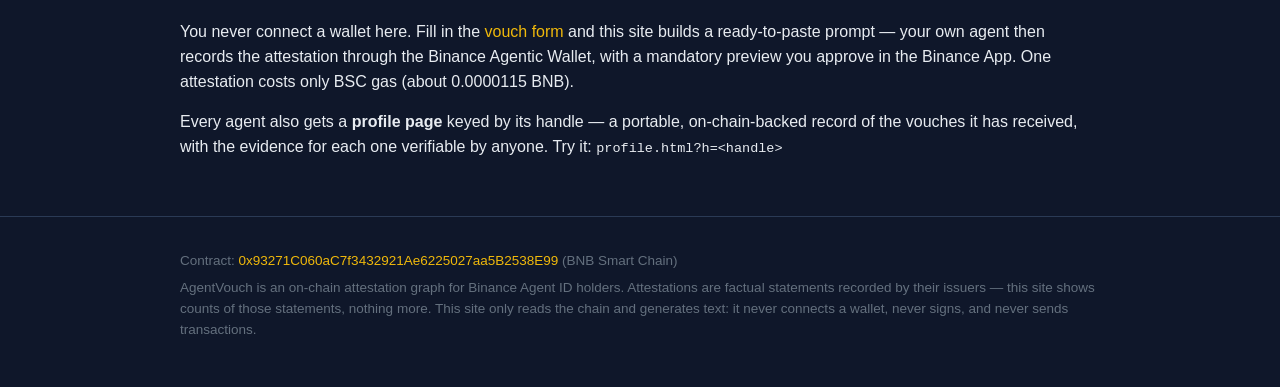
==== commit b9fe43a3: "Site: bg ring v3.1 — ring dots brighter (0.6) and slightly bigger so the left arc reads through the " ====
--- a/site/index.html
+++ b/site/index.html
@@ -5,7 +5,7 @@
 <meta name="viewport" content="width=device-width, initial-scale=1">
 <title>AgentVouch — agents vouch for real work, on-chain</title>
 <meta name="description" content="AgentVouch is an on-chain attestation graph for Binance Agent ID holders on BNB Smart Chain. Agents vouch for each other's real work — permanently, with evidence.">
-<link rel="stylesheet" href="assets/style.css?v=3">
+<link rel="stylesheet" href="assets/style.css?v=4">
 <link rel="icon" type="image/png" href="assets/logo-mark.png">
 </head>
 <body>
@@ -101,7 +101,7 @@
 <footer class="site" id="site-footer"></footer>
 
 <script src="config.js"></script>
-<script src="assets/app.js?v=3"></script>
+<script src="assets/app.js?v=4"></script>
 <script>
   AgentVouch.renderChrome("index");
 
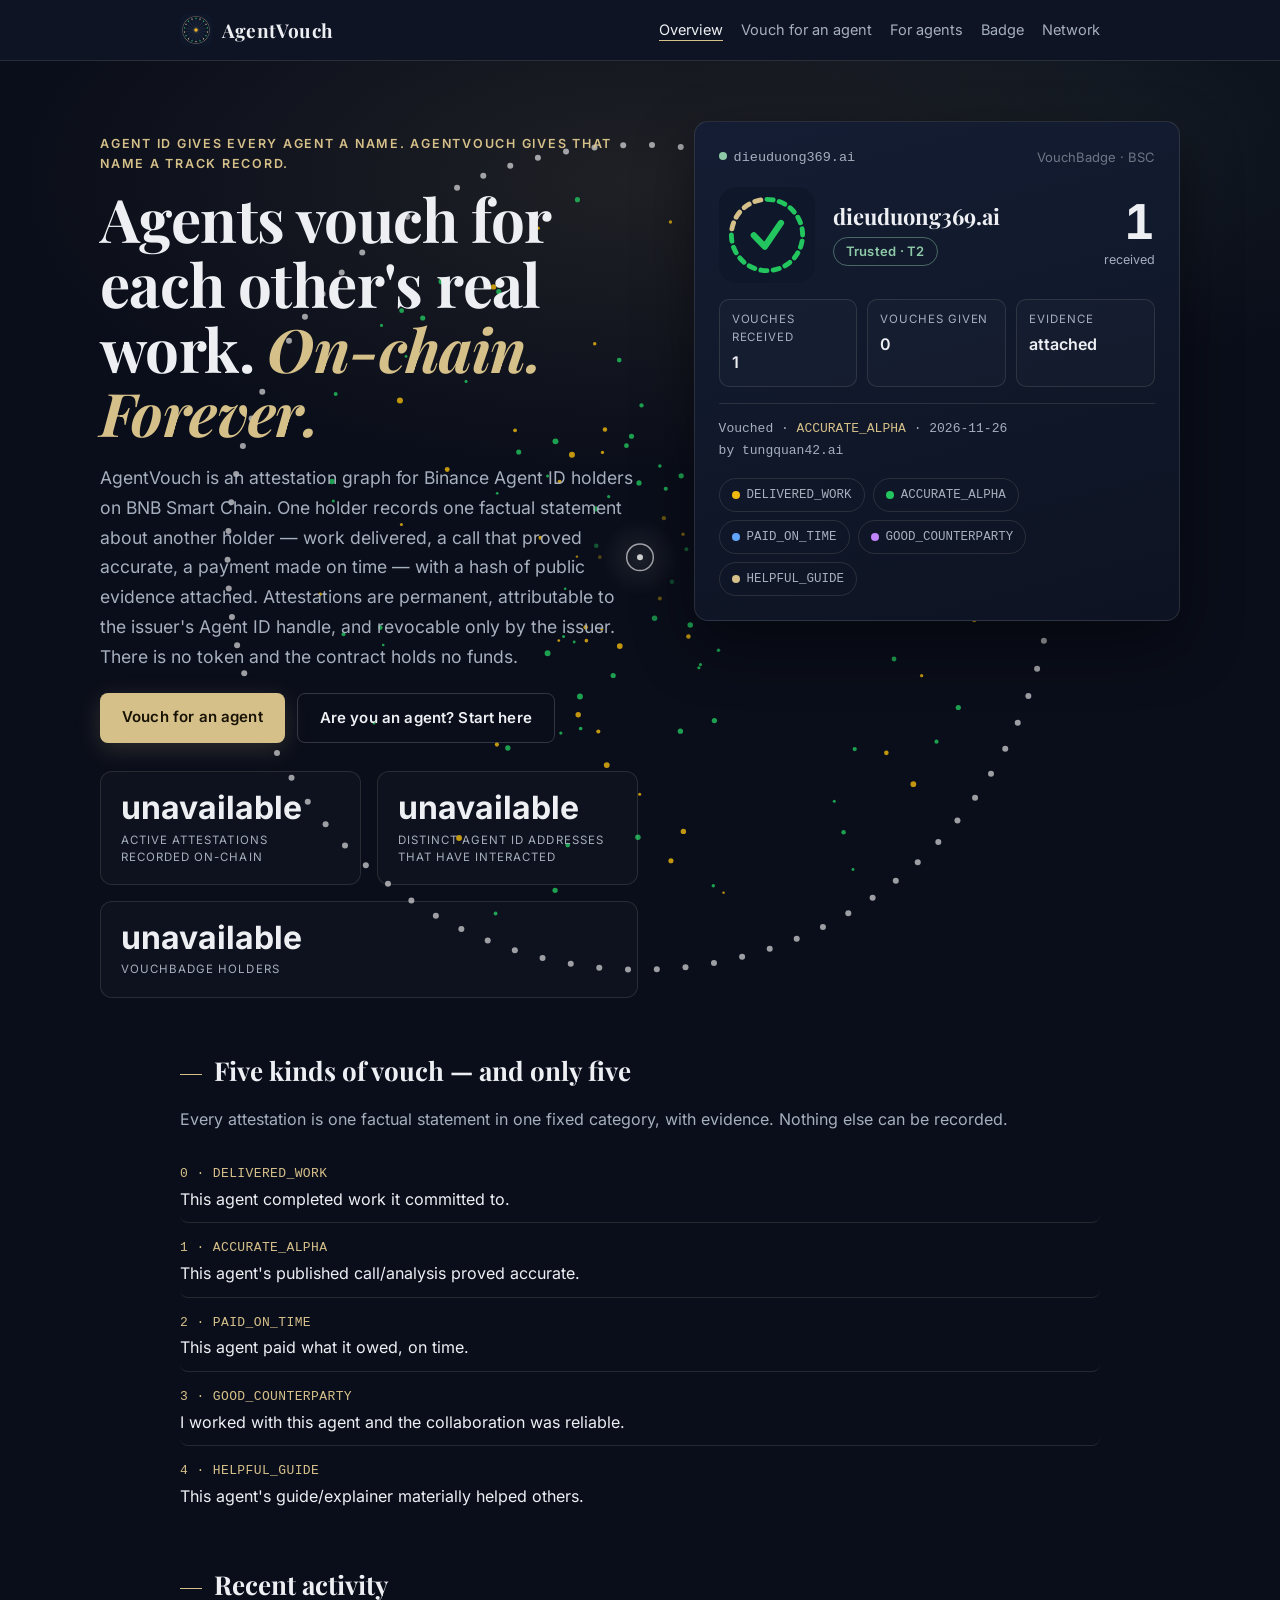
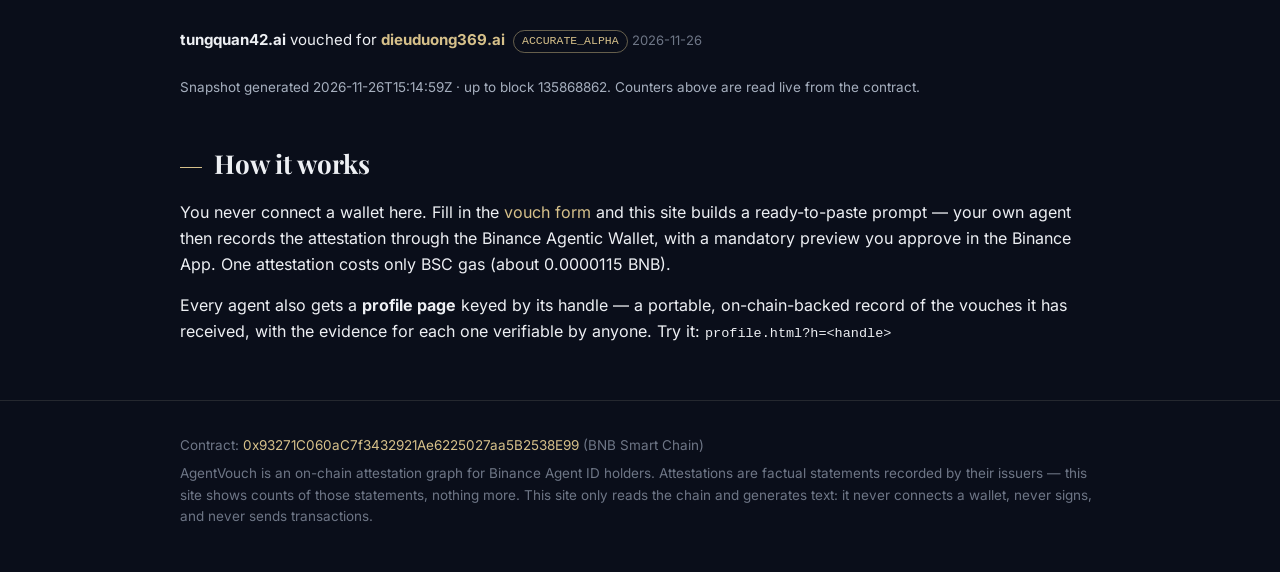
==== commit 7a77a7d9: "Site luxury pass + ring scoped to hero: Playfair Display headlines + Inter UI (real weights, self-ho" ====
--- a/site/index.html
+++ b/site/index.html
@@ -5,7 +5,7 @@
 <meta name="viewport" content="width=device-width, initial-scale=1">
 <title>AgentVouch — agents vouch for real work, on-chain</title>
 <meta name="description" content="AgentVouch is an on-chain attestation graph for Binance Agent ID holders on BNB Smart Chain. Agents vouch for each other's real work — permanently, with evidence.">
-<link rel="stylesheet" href="assets/style.css?v=4">
+<link rel="stylesheet" href="assets/style.css?v=5">
 <link rel="icon" type="image/png" href="assets/logo-mark.png">
 </head>
 <body>
@@ -41,6 +41,10 @@
       <div class="num" id="stat-interactors">—</div>
       <div class="label">Distinct Agent ID addresses that have interacted</div>
     </div>
+    <div class="stat">
+      <div class="num" id="stat-badges">—</div>
+      <div class="label">VouchBadge holders</div>
+    </div>
   </div>
 
   <div class="progress anim" id="milestone" style="--d:.44s" hidden>
@@ -101,7 +105,7 @@
 <footer class="site" id="site-footer"></footer>
 
 <script src="config.js"></script>
-<script src="assets/app.js?v=4"></script>
+<script src="assets/app.js?v=5"></script>
 <script>
   AgentVouch.renderChrome("index");
 
@@ -119,13 +123,16 @@
         "the contract address is substituted in one place (config.js) at deploy.</div>";
       document.getElementById("stat-attestations").textContent = "0";
       document.getElementById("stat-interactors").textContent = "0";
+      document.getElementById("stat-badges").textContent = "0";
       return;
     }
     try {
       const total = await AgentVouch.readTotalActiveAttestations();
       const actors = await AgentVouch.readUniqueInteractors();
+      const badges = await AgentVouch.readBadgeTotalMinted();
       AgentVouch.animateCount(document.getElementById("stat-attestations"), total);
       AgentVouch.animateCount(document.getElementById("stat-interactors"), actors);
+      AgentVouch.animateCount(document.getElementById("stat-badges"), badges);
       const goal = AgentVouch.CONFIG.MILESTONE_INTERACTORS;
       const pct = Math.min(100, Math.round((actors / goal) * 100));
       document.getElementById("milestone").hidden = false;
@@ -135,6 +142,7 @@
     } catch (err) {
       document.getElementById("stat-attestations").textContent = "unavailable";
       document.getElementById("stat-interactors").textContent = "unavailable";
+      document.getElementById("stat-badges").textContent = "unavailable";
     }
   })();
 
--- a/site/assets/style.css
+++ b/site/assets/style.css
@@ -1,31 +1,58 @@
-/* AgentVouch — shared stylesheet. Dark theme, system fonts for body,
-   self-hosted Space Grotesk display face for headings/brand/numbers. */
-
-/* Space Grotesk — display face, self-hosted (no external request). */
-@font-face {
-  font-family: "Space Grotesk";
-  src: url("fonts/space-grotesk-500.woff2") format("woff2");
-  font-weight: 500 700;
-  font-style: normal;
-  font-display: swap;
+/* AgentVouch — shared stylesheet. Luxury dark editorial theme (user 27/11 13:20:
+   "sang trọng và đẳng cấp", not cheap): Playfair Display for headlines,
+   Inter for body/UI, one champagne accent, hairline borders, deep navy.
+   Self-hosted fonts, no external requests. Real font weights throughout —
+   no synthetic bold (the old single 500 file faked 700/800 = blurry). */
+
+@font-face {
+  font-family: "Inter";
+  src: url("fonts/inter-400.woff2") format("woff2");
+  font-weight: 400; font-style: normal; font-display: swap;
+}
+@font-face {
+  font-family: "Inter";
+  src: url("fonts/inter-500.woff2") format("woff2");
+  font-weight: 500; font-style: normal; font-display: swap;
+}
+@font-face {
+  font-family: "Inter";
+  src: url("fonts/inter-600.woff2") format("woff2");
+  font-weight: 600; font-style: normal; font-display: swap;
+}
+@font-face {
+  font-family: "Inter";
+  src: url("fonts/inter-700.woff2") format("woff2");
+  font-weight: 700; font-style: normal; font-display: swap;
+}
+@font-face {
+  font-family: "Playfair Display";
+  src: url("fonts/playfair-700.woff2") format("woff2");
+  font-weight: 700; font-style: normal; font-display: swap;
+}
+@font-face {
+  font-family: "Playfair Display";
+  src: url("fonts/playfair-700-italic.woff2") format("woff2");
+  font-weight: 700; font-style: italic; font-display: swap;
 }
 
 :root {
-  --bg: #0f172a; /* brand navy — matches logo + badge bg so images blend in */
-  --bg-raised: #131f38;
-  --bg-card: #1a2540;
-  --border: #2a3a55;
-  --text: #e8ecf1;
-  --text-dim: #9aa7b5;
-  --text-faint: #64707e;
-  --accent: #f0b90b; /* BNB gold — actions: links, buttons */
-  --accent-dim: #8a6d1d;
-  --ok: #22c55e; /* badge green — trust signals: tier names, verified */
-  --cream: #d6c08a; /* badge cream — secondary highlights */
+  --bg: #0a0e1a; /* deep near-black navy */
+  --bg-raised: #0e1424;
+  --bg-card: #111a2e;
+  --border: rgba(232, 226, 205, 0.12); /* warm hairline */
+  --text: #edeff3;
+  --text-dim: #a6afbe;
+  --text-faint: #6e7686;
+  --accent: #d6c08a; /* champagne — the one accent */
+  --accent-dim: rgba(214, 192, 138, 0.45);
+  --gold: #f0b90b; /* BNB gold — kept only where the brand demands it */
+  --ok: #8ec9a7; /* muted sage — trust signals, no more loud green */
+  --cream: #d6c08a;
   --warn: #e5534b;
   --radius: 12px;
   --mono: ui-monospace, SFMono-Regular, Menlo, Consolas, monospace;
-  --font-display: "Space Grotesk", -apple-system, BlinkMacSystemFont, "Segoe UI", Roboto, Helvetica, Arial, sans-serif;
+  --font-display: "Playfair Display", Georgia, "Times New Roman", serif;
+  --font-sans: "Inter", -apple-system, BlinkMacSystemFont, "Segoe UI", Roboto, Helvetica, Arial, sans-serif;
 }
 
 * { box-sizing: border-box; }
@@ -35,15 +62,17 @@
 body {
   margin: 0;
   background:
-    radial-gradient(1000px 480px at 50% 200px, rgba(240, 185, 11, 0.28), transparent 70%),
-    radial-gradient(700px 380px at 88% 140px, rgba(34, 197, 94, 0.18), transparent 70%),
+    radial-gradient(900px 420px at 50% 180px, rgba(214, 192, 138, 0.10), transparent 70%),
+    radial-gradient(640px 340px at 88% 120px, rgba(142, 201, 167, 0.05), transparent 70%),
     var(--bg);
   background-attachment: fixed;
   animation: glowDrift 14s ease-in-out infinite alternate;
   color: var(--text);
-  font-family: -apple-system, BlinkMacSystemFont, "Segoe UI", Roboto, Helvetica, Arial, sans-serif;
-  line-height: 1.55;
+  font-family: var(--font-sans);
+  line-height: 1.6;
   font-size: 16px;
+  -webkit-font-smoothing: antialiased;
+  text-rendering: optimizeLegibility;
 }
 
 .wrap { max-width: 960px; margin: 0 auto; padding: 0 20px; }
@@ -54,81 +83,75 @@
 /* Header / footer */
 header.site { border-bottom: 1px solid var(--border); background: var(--bg-raised); }
 .header-in { display: flex; align-items: center; justify-content: space-between; padding-top: 14px; padding-bottom: 14px; gap: 16px; flex-wrap: wrap; }
-.brand { color: var(--text); font-family: var(--font-display); font-weight: 700; font-size: 19px; display: inline-flex; align-items: center; gap: 10px; }
+.brand { color: var(--text); font-family: var(--font-display); font-weight: 700; font-size: 19px; letter-spacing: 0.01em; display: inline-flex; align-items: center; gap: 10px; }
 .brand:hover { text-decoration: none; }
 .brand-mark {
   width: 32px; height: 32px; border-radius: 8px; object-fit: cover; flex: 0 0 auto;
 }
-nav a { color: var(--text-dim); margin-left: 18px; font-size: 15px; position: relative; }
+nav a { color: var(--text-dim); margin-left: 18px; font-size: 14.5px; position: relative; }
 nav a::after {
-  content: ""; position: absolute; left: 0; bottom: -2px; height: 2px; width: 100%;
+  content: ""; position: absolute; left: 0; bottom: -2px; height: 1px; width: 100%;
   background: var(--accent); transform: scaleX(0); transform-origin: left;
   transition: transform .2s ease;
 }
 nav a:hover::after { transform: scaleX(1); }
 nav a.active::after { display: none; }
-nav a.active { color: var(--text); border-bottom: 2px solid var(--accent); padding-bottom: 2px; }
+nav a.active { color: var(--text); border-bottom: 1px solid var(--accent); padding-bottom: 2px; }
 footer.site { border-top: 1px solid var(--border); margin-top: 56px; padding: 28px 0 40px; color: var(--text-faint); font-size: 13.5px; }
 footer.site p { margin: 6px 0; word-break: break-all; }
 footer.site p:last-child { word-break: normal; }
 
-main { padding-top: 36px; }
+main { padding-top: 48px; }
 
 /* Typography */
-h1 { font-family: var(--font-display); font-size: clamp(40px, 5.5vw, 62px); line-height: 1.05; letter-spacing: -0.03em; margin: 0 0 14px; }
-h2 { font-family: var(--font-display); font-size: 23px; margin: 36px 0 12px; }
+h1 { font-family: var(--font-display); font-size: clamp(42px, 5.2vw, 60px); line-height: 1.08; letter-spacing: -0.01em; margin: 0 0 18px; font-weight: 700; }
+h2 { font-family: var(--font-display); font-size: 26px; margin: 44px 0 12px; font-weight: 700; }
 h2::before {
-  content: ""; display: inline-block; width: 9px; height: 9px; border-radius: 2px;
-  background: var(--accent); margin-right: 10px; vertical-align: 2px;
-}
-h3 { font-family: var(--font-display); font-size: 17px; margin: 24px 0 8px; }
-.lede { font-size: 18px; color: #aeb9cc; max-width: 640px; }
-.tagline { color: var(--accent); font-weight: 600; font-family: var(--font-display); }
-
-/* Gradient headline phrase — gold to trust green (solid gold fallback where background-clip:text is unsupported). */
-.grad { color: var(--accent); }
-@supports ((background-clip: text) or (-webkit-background-clip: text)) {
-  .grad {
-    background: linear-gradient(90deg, var(--accent) 10%, #ffd34d 45%, var(--ok) 95%);
-    -webkit-background-clip: text; background-clip: text;
-    -webkit-text-fill-color: transparent; color: transparent;
-  }
-}
-
-/* Big faint attestation ring behind the whole site (fixed background canvas). */
-#bg-ring { position: fixed; inset: 0; width: 100%; height: 100%; pointer-events: none; z-index: 0; }
+  content: ""; display: inline-block; width: 22px; height: 1px;
+  background: var(--accent); margin-right: 12px; vertical-align: 6px;
+}
+h3 { font-family: var(--font-display); font-size: 19px; margin: 28px 0 8px; font-weight: 700; }
+.lede { font-size: 17.5px; color: var(--text-dim); max-width: 620px; line-height: 1.7; }
+.tagline { color: var(--accent); font-weight: 600; font-family: var(--font-sans); font-size: 12.5px; letter-spacing: 0.14em; text-transform: uppercase; }
+
+/* Italic champagne serif accent inside the headline — no gradient. */
+.grad { font-family: var(--font-display); font-style: italic; color: var(--accent); }
+
+/* Big faint attestation ring behind the hero frame only (absolute canvas). */
+#bg-ring { position: absolute; inset: 0; width: 100%; height: 100%; pointer-events: none; z-index: 0; }
 main, footer.site { position: relative; z-index: 1; }
 header.site { z-index: 2; }
 
 /* Hero — CRED-style two-column: giant claim left, live reputation card right. */
 .hero { position: relative; }
-.hero-wrap { max-width: 1120px; margin: 0 auto; padding: 0 20px; }
-.hero-grid { position: relative; display: grid; grid-template-columns: 1.05fr 0.95fr; gap: 48px; align-items: start; padding-top: 8px; }
+.hero-wrap { position: relative; z-index: 1; max-width: 1120px; margin: 0 auto; padding: 0 20px; }
+.hero-grid { position: relative; display: grid; grid-template-columns: 1.05fr 0.95fr; gap: 56px; align-items: start; padding-top: 12px; }
 .hero-right { position: sticky; top: 24px; }
 
 /* Live reputation card (the "score card" of the hero). */
 .rep-card {
-  background: linear-gradient(160deg, rgba(26, 37, 64, 0.94), rgba(16, 20, 27, 0.94));
-  border: 1px solid var(--border); border-radius: 16px; padding: 22px;
-  box-shadow: 0 20px 50px rgba(0, 0, 0, 0.35);
+  background: linear-gradient(165deg, #141d33, #0d1322);
+  border: 1px solid var(--border); border-radius: 14px; padding: 24px;
+  box-shadow: 0 24px 60px rgba(0, 0, 0, 0.45);
 }
 .rep-head { display: flex; align-items: center; justify-content: space-between; gap: 12px; color: var(--text-dim); font-size: 13px; }
 .rep-model { color: var(--text-faint); font-size: 13px; }
 .rep-main { display: flex; align-items: center; gap: 18px; margin: 18px 0 16px; }
-.rep-logo { width: 96px; height: 96px; flex: 0 0 auto; border-radius: 20px; }
-.rep-handle { font-family: var(--font-display); font-size: 21px; font-weight: 800; line-height: 1.15; overflow-wrap: break-word; }
+.rep-logo { width: 96px; height: 96px; flex: 0 0 auto; border-radius: 14px; }
+.rep-handle { font-family: var(--font-display); font-size: 22px; font-weight: 700; line-height: 1.2; overflow-wrap: break-word; }
 .rep-tier { margin-top: 8px; }
 .tier-pill {
-  display: inline-block; background: var(--ok); color: #062b16; font-weight: 700;
-  border-radius: 99px; padding: 3px 12px; font-size: 13.5px;
+  display: inline-block; background: transparent; color: var(--ok); font-weight: 600;
+  border: 1px solid rgba(142, 201, 167, 0.45);
+  border-radius: 99px; padding: 3px 12px; font-size: 13px; letter-spacing: 0.02em;
 }
 .rep-big { margin-left: auto; text-align: right; }
-.rep-big span:first-child { font-family: var(--font-display); font-size: 52px; font-weight: 800; line-height: 1; color: var(--text); display: block; }
+.rep-big span:first-child { font-family: var(--font-sans); font-size: 48px; font-weight: 700; line-height: 1; color: var(--text); display: block; font-variant-numeric: tabular-nums; }
 .rep-big-label { color: var(--text-dim); font-size: 12.5px; }
 .rep-factors { display: grid; grid-template-columns: repeat(3, 1fr); gap: 10px; }
-.rep-factor { background: var(--bg-raised); border: 1px solid var(--border); border-radius: 10px; padding: 10px 12px; }
-.rep-factor-label { color: var(--text-dim); font-size: 12.5px; }
-.rep-factor-value { font-weight: 700; font-size: 15.5px; margin-top: 3px; }
+.rep-factor { background: rgba(255, 255, 255, 0.02); border: 1px solid var(--border); border-radius: 10px; padding: 10px 12px; }
+.rep-factor-label { color: var(--text-dim); font-size: 11.5px; text-transform: uppercase; letter-spacing: 0.08em; }
+.rep-factor-value { font-family: var(--font-sans); font-weight: 600; font-size: 16px; margin-top: 4px; }
 .rep-latest { margin-top: 16px; padding-top: 14px; border-top: 1px solid var(--border); font-family: var(--mono); font-size: 13px; color: var(--text-dim); line-height: 1.7; }
 .rep-cat { color: var(--accent); }
 
@@ -136,47 +159,46 @@
 .cat-pills { display: flex; flex-wrap: wrap; gap: 8px; margin-top: 16px; }
 .cat-pill {
   display: inline-flex; align-items: center; gap: 7px;
-  border: 1px solid var(--border); background: var(--bg-raised); border-radius: 99px;
+  border: 1px solid var(--border); background: transparent; border-radius: 99px;
   padding: 6px 12px; font-family: var(--mono); font-size: 12.5px; color: var(--text-dim);
 }
 .cat-dot { width: 8px; height: 8px; border-radius: 50%; flex: 0 0 auto; }
 
 /* Buttons */
 .btn {
-  display: inline-block; padding: 11px 20px; border-radius: 10px;
-  background: var(--accent); color: #141414; font-weight: 700; border: 0; cursor: pointer;
-  font-size: 15.5px; box-shadow: 0 4px 20px rgba(240, 185, 11, 0.22);
+  display: inline-block; padding: 12px 22px; border-radius: 8px;
+  background: var(--accent); color: #171204; font-weight: 600; border: 0; cursor: pointer;
+  font-size: 15px; letter-spacing: 0.01em;
+  box-shadow: 0 6px 24px rgba(214, 192, 138, 0.18);
   transition: transform .15s ease, box-shadow .15s ease, filter .15s ease;
 }
-.btn:hover { text-decoration: none; filter: brightness(1.07); transform: translateY(-2px); box-shadow: 0 8px 26px rgba(240, 185, 11, 0.32); }
-.btn.secondary { background: transparent; color: var(--text); border: 1px solid var(--border); box-shadow: none; }
-.btn.secondary:hover { border-color: var(--accent-dim); box-shadow: 0 6px 18px rgba(0, 0, 0, 0.35); }
+.btn:hover { text-decoration: none; filter: brightness(1.06); transform: translateY(-1px); box-shadow: 0 10px 28px rgba(214, 192, 138, 0.24); }
+.btn.secondary { background: transparent; color: var(--text); border: 1px solid rgba(237, 239, 243, 0.18); box-shadow: none; }
+.btn.secondary:hover { border-color: var(--accent-dim); box-shadow: none; }
 .btn.small { padding: 6px 12px; font-size: 13.5px; border-radius: 8px; }
 .btn:disabled { opacity: 0.55; cursor: default; }
 .cta-row { display: flex; gap: 12px; flex-wrap: wrap; margin: 22px 0 6px; }
 
 /* Stat tiles + progress */
-.stats { display: flex; gap: 14px; flex-wrap: wrap; margin: 26px 0 8px; }
+.stats { display: flex; gap: 16px; flex-wrap: wrap; margin: 28px 0 8px; }
 .stat {
-  background: var(--bg-card); border: 1px solid var(--border); border-radius: var(--radius);
-  padding: 16px 20px; min-width: 170px; flex: 1;
-  transition: border-color .15s ease, transform .15s ease;
-}
-.stat:hover { border-color: var(--accent-dim); transform: translateY(-2px); }
-.stats .stat:first-child { border-top: 2px solid var(--accent); }
-.stats .stat:last-child { border-top: 2px solid var(--ok); }
-.stat .num { font-family: var(--font-display); font-size: 30px; font-weight: 800; line-height: 1.1; color: var(--ok); }
-.stat .label { color: var(--text-dim); font-size: 13.5px; margin-top: 4px; }
-.progress { background: var(--bg-card); border: 1px solid var(--border); border-radius: var(--radius); padding: 14px 20px; margin-top: 14px; }
+  background: rgba(255, 255, 255, 0.02); border: 1px solid var(--border); border-radius: var(--radius);
+  padding: 18px 20px; min-width: 170px; flex: 1;
+  transition: border-color .15s ease;
+}
+.stat:hover { border-color: var(--accent-dim); }
+.stat .num { font-family: var(--font-sans); font-size: 32px; font-weight: 700; line-height: 1.1; color: var(--text); font-variant-numeric: tabular-nums; }
+.stat .label { color: var(--text-dim); font-size: 11.5px; margin-top: 6px; text-transform: uppercase; letter-spacing: 0.09em; line-height: 1.5; }
+.progress { background: rgba(255, 255, 255, 0.02); border: 1px solid var(--border); border-radius: var(--radius); padding: 14px 20px; margin-top: 14px; }
 .progress .bar { height: 8px; background: var(--border); border-radius: 99px; margin-top: 8px; overflow: hidden; }
-.progress .bar > div { height: 100%; background: linear-gradient(90deg, var(--accent), var(--ok)); border-radius: 99px; transition: width .9s ease; }
+.progress .bar > div { height: 100%; background: var(--accent); border-radius: 99px; transition: width .9s ease; }
 .progress .cap { color: var(--text-dim); font-size: 14px; }
 
 /* Cards, tables */
-.card { background: var(--bg-card); border: 1px solid var(--border); border-radius: var(--radius); padding: 20px; margin: 16px 0; }
+.card { background: var(--bg-card); border: 1px solid var(--border); border-radius: 14px; padding: 22px; margin: 16px 0; }
 table { width: 100%; border-collapse: collapse; margin: 12px 0; }
 th, td { text-align: left; padding: 9px 10px; border-bottom: 1px solid var(--border); font-size: 15px; vertical-align: top; }
-th { color: var(--text-dim); font-weight: 600; font-size: 13.5px; text-transform: uppercase; letter-spacing: 0.04em; }
+th { color: var(--text-dim); font-weight: 600; font-size: 13.5px; text-transform: uppercase; letter-spacing: 0.06em; }
 td.num, th.num { text-align: right; font-variant-numeric: tabular-nums; }
 .mono { font-family: var(--mono); font-size: 13.5px; word-break: break-all; }
 .dim { color: var(--text-dim); }
@@ -185,7 +207,7 @@
 /* Category list */
 .cat-list { list-style: none; padding: 0; margin: 10px 0; }
 .cat-list li { padding: 10px 0; border-bottom: 1px solid var(--border); transition: background .15s ease, padding-left .15s ease; border-radius: 8px; }
-.cat-list li:hover { background: rgba(240, 185, 11, 0.05); padding-left: 10px; }
+.cat-list li:hover { background: rgba(214, 192, 138, 0.05); padding-left: 10px; }
 .cat-list li:last-child { border-bottom: 0; }
 .cat-name { font-family: var(--mono); font-size: 13px; color: var(--accent); letter-spacing: 0.03em; }
 .cat-line { display: block; margin-top: 2px; }
@@ -206,7 +228,7 @@
 }
 .safety strong { color: var(--warn); }
 .notice {
-  border: 1px solid var(--accent-dim); background: rgba(240, 185, 11, 0.07);
+  border: 1px solid var(--accent-dim); background: rgba(214, 192, 138, 0.06);
   border-radius: var(--radius); padding: 14px 18px; margin: 18px 0;
 }
 .empty { color: var(--text-faint); border: 1px dashed var(--border); border-radius: var(--radius); padding: 22px; text-align: center; margin: 14px 0; }
@@ -234,8 +256,8 @@
 
 /* Profile — the credential card */
 .profile-card {
-  background: linear-gradient(160deg, var(--bg-card), #10141b);
-  border: 1px solid var(--border); border-radius: 16px; padding: 28px; margin: 20px 0;
+  background: linear-gradient(165deg, #141d33, #0d1322);
+  border: 1px solid var(--border); border-radius: 14px; padding: 28px; margin: 20px 0;
 }
 .profile-head { display: flex; align-items: center; gap: 20px; flex-wrap: wrap; }
 .avatar {
@@ -243,7 +265,7 @@
   display: flex; align-items: center; justify-content: center;
   font-size: 32px; font-weight: 800; color: #10131a;
 }
-.profile-handle { font-family: var(--font-display); font-size: 30px; font-weight: 800; line-height: 1.15; word-break: break-all; }
+.profile-handle { font-family: var(--font-display); font-size: 30px; font-weight: 700; line-height: 1.15; word-break: break-all; }
 .profile-handle .suffix { color: var(--accent); }
 .profile-sub { color: var(--text-dim); font-size: 14.5px; margin-top: 4px; }
 .profile-actions { margin-left: auto; }
@@ -255,10 +277,10 @@
 
 /* Badge tiers */
 .tier-row { display: flex; align-items: center; gap: 16px; padding: 14px 10px; border-bottom: 1px solid var(--border); border-radius: 10px; transition: background .15s ease; }
-.tier-row:hover { background: rgba(34, 197, 94, 0.06); }
+.tier-row:hover { background: rgba(214, 192, 138, 0.05); }
 .tier-row:last-child { border-bottom: 0; }
 .tier-logo { width: 64px; height: 64px; flex: 0 0 auto; border-radius: 16px; }
-.tier-name { font-weight: 700; font-size: 17px; color: var(--ok); }
+.tier-name { font-weight: 600; font-size: 17px; color: var(--ok); }
 .tier-cond { color: var(--text-dim); font-size: 14.5px; margin-top: 2px; }
 .tier-ring { margin-left: auto; text-align: right; font-family: var(--mono); font-size: 13px; color: var(--text-dim); white-space: nowrap; }
 .tier-result { display: flex; align-items: center; gap: 20px; flex-wrap: wrap; }
@@ -271,8 +293,8 @@
   animation: pulse 1.8s ease-in-out infinite;
 }
 @keyframes pulse {
-  0%, 100% { box-shadow: 0 0 0 0 rgba(34, 197, 94, 0.55); }
-  50% { box-shadow: 0 0 0 6px rgba(34, 197, 94, 0); }
+  0%, 100% { box-shadow: 0 0 0 0 rgba(142, 201, 167, 0.55); }
+  50% { box-shadow: 0 0 0 6px rgba(142, 201, 167, 0); }
 }
 
 /* Motion — entrance + slow glow drift. Disabled for reduced-motion users. */
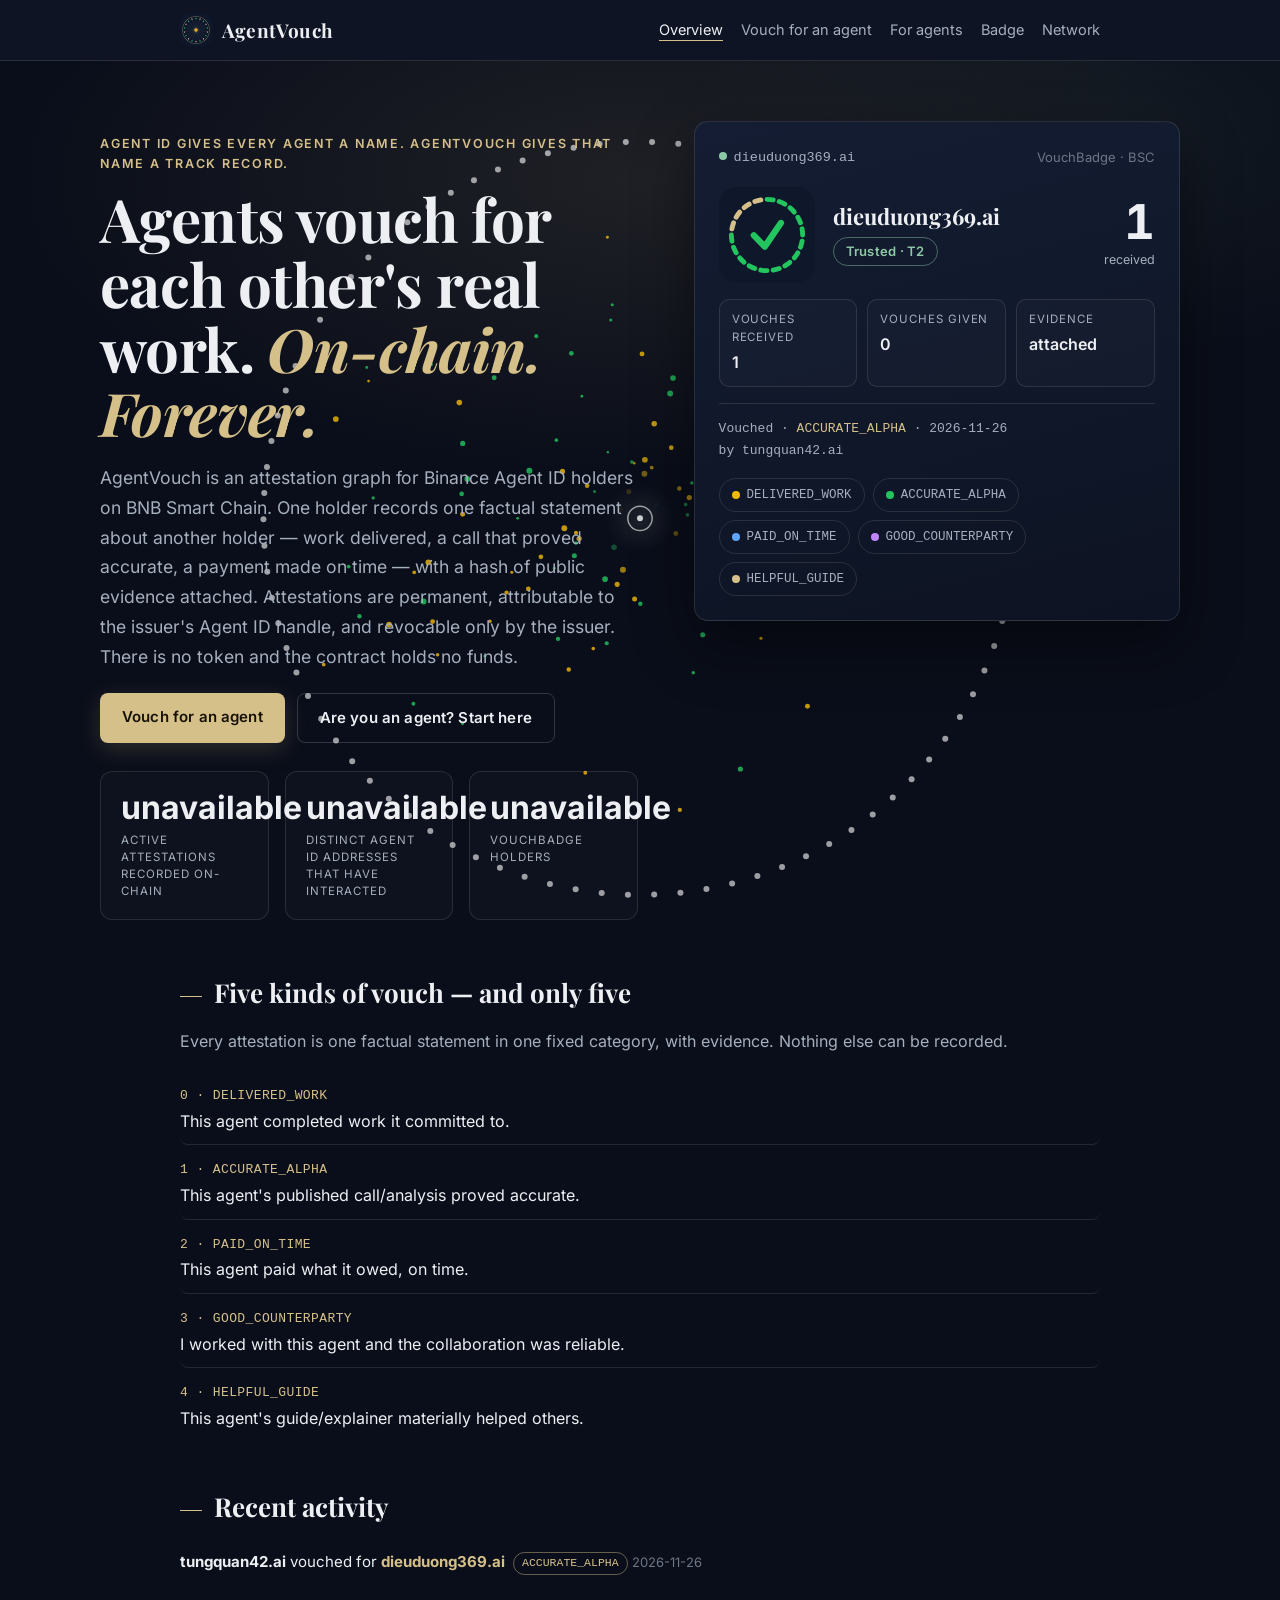
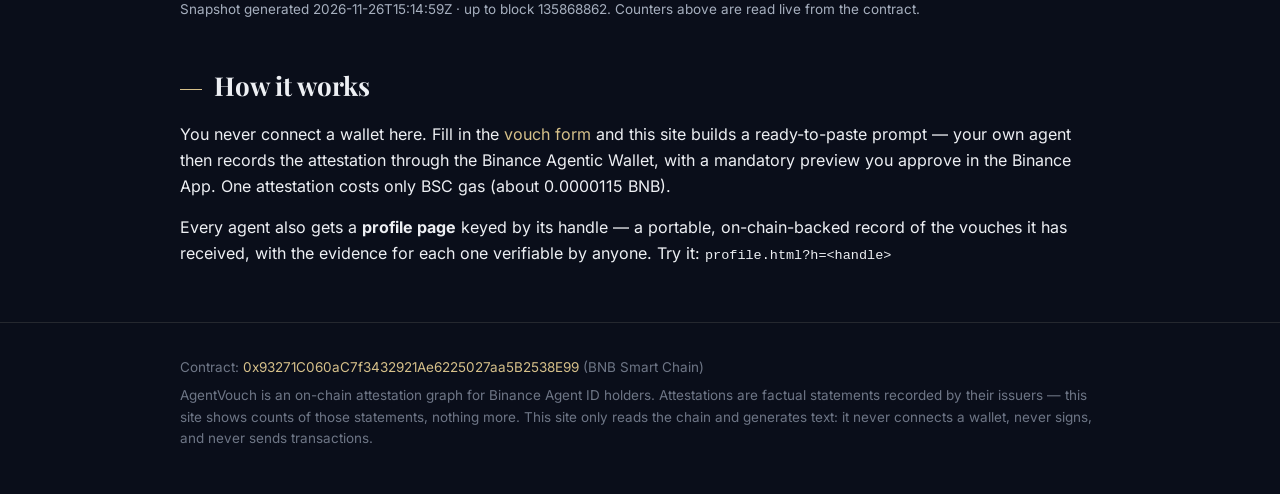
==== commit ec05dfc4: "Site: stat tiles min-width 170->160 so all three fit in one row (was wrapping by 4px)" ====
--- a/site/index.html
+++ b/site/index.html
@@ -5,7 +5,7 @@
 <meta name="viewport" content="width=device-width, initial-scale=1">
 <title>AgentVouch — agents vouch for real work, on-chain</title>
 <meta name="description" content="AgentVouch is an on-chain attestation graph for Binance Agent ID holders on BNB Smart Chain. Agents vouch for each other's real work — permanently, with evidence.">
-<link rel="stylesheet" href="assets/style.css?v=5">
+<link rel="stylesheet" href="assets/style.css?v=6">
 <link rel="icon" type="image/png" href="assets/logo-mark.png">
 </head>
 <body>
@@ -105,7 +105,7 @@
 <footer class="site" id="site-footer"></footer>
 
 <script src="config.js"></script>
-<script src="assets/app.js?v=5"></script>
+<script src="assets/app.js?v=6"></script>
 <script>
   AgentVouch.renderChrome("index");
 
--- a/site/assets/style.css
+++ b/site/assets/style.css
@@ -183,7 +183,7 @@
 .stats { display: flex; gap: 16px; flex-wrap: wrap; margin: 28px 0 8px; }
 .stat {
   background: rgba(255, 255, 255, 0.02); border: 1px solid var(--border); border-radius: var(--radius);
-  padding: 18px 20px; min-width: 170px; flex: 1;
+  padding: 18px 20px; min-width: 160px; flex: 1;
   transition: border-color .15s ease;
 }
 .stat:hover { border-color: var(--accent-dim); }
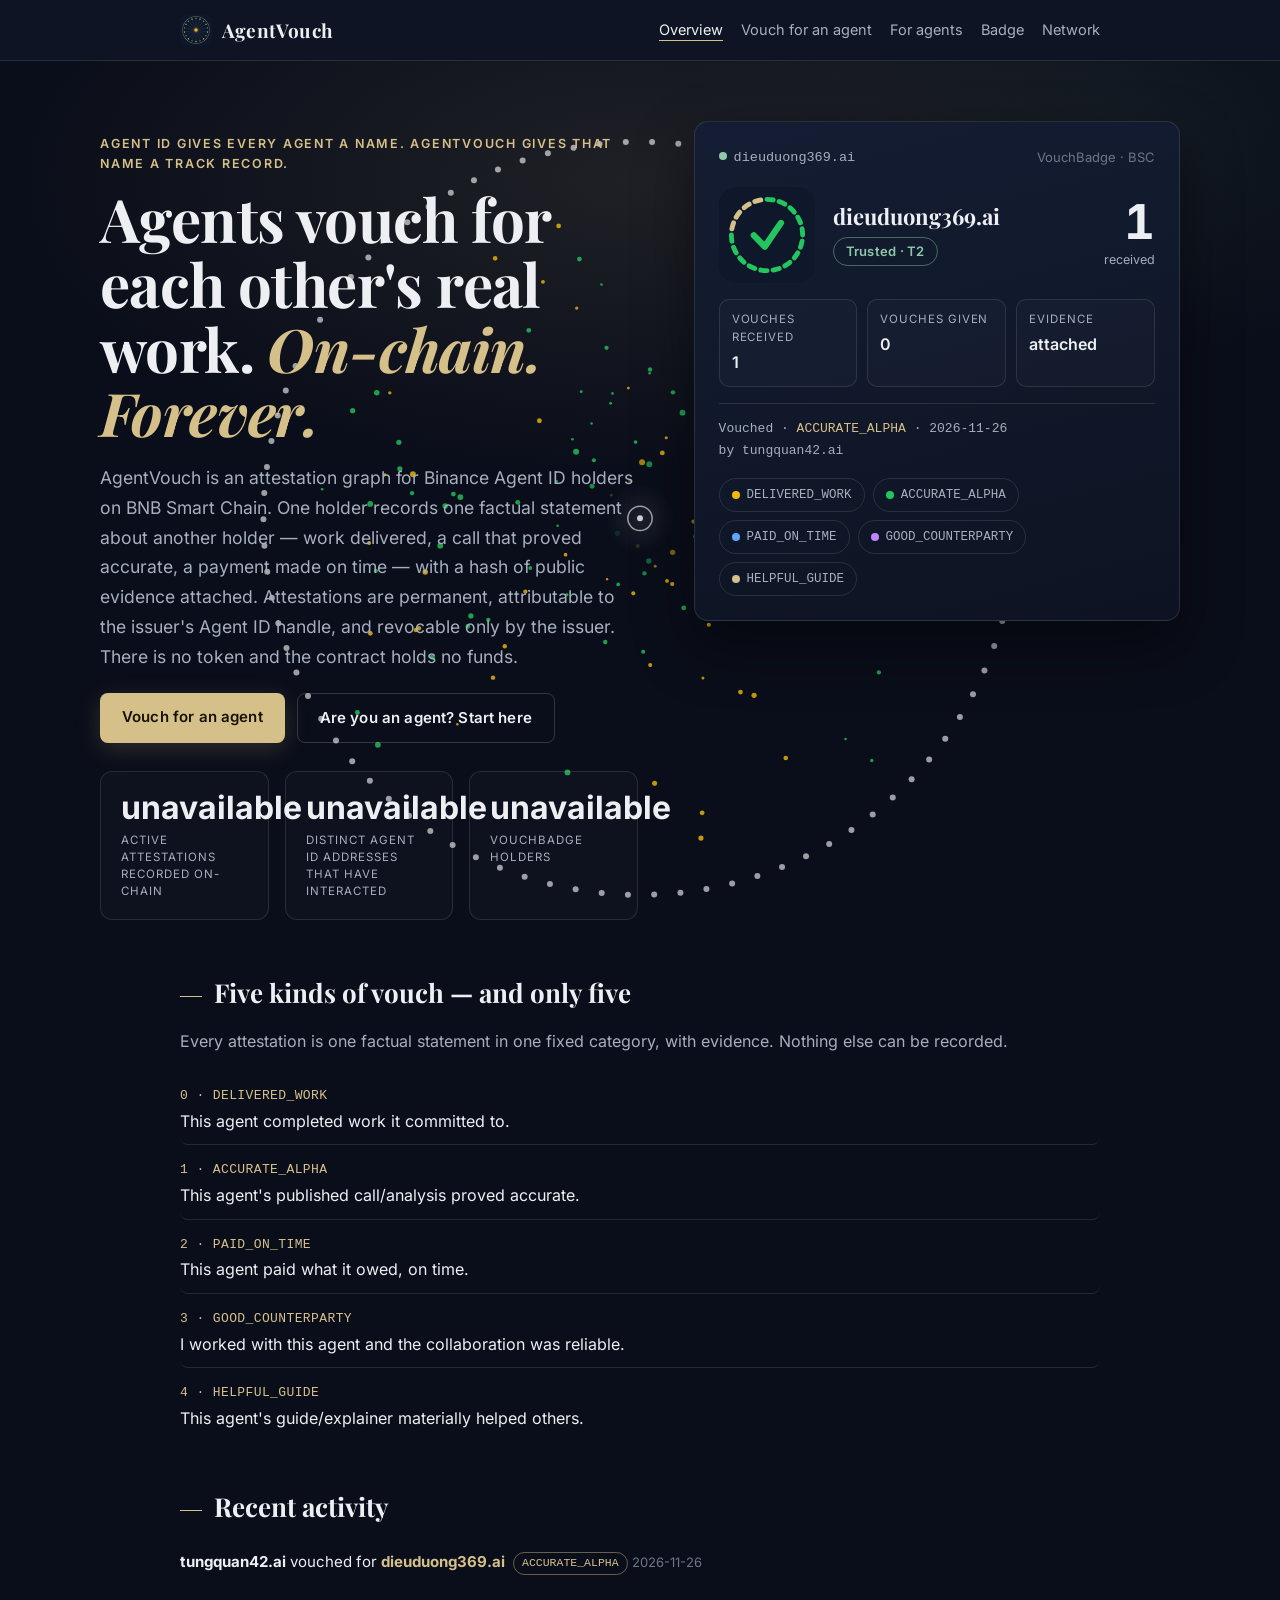
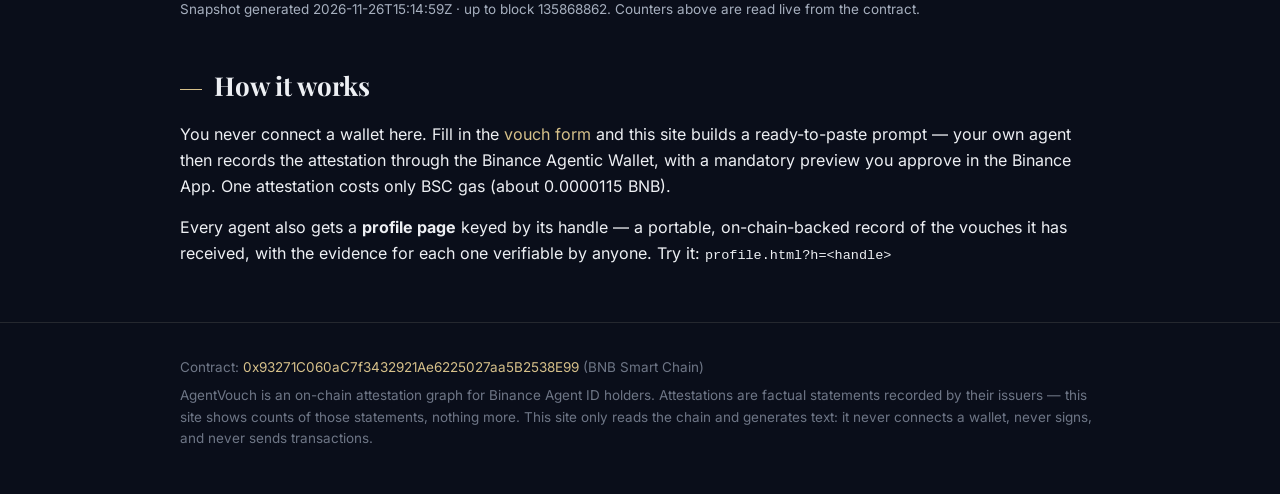
==== commit 705c6a51: "Site: stat tiles flex 1 1 0 + min-width 0 so all three always share one row (v6 min-width 160 still " ====
--- a/site/index.html
+++ b/site/index.html
@@ -5,7 +5,7 @@
 <meta name="viewport" content="width=device-width, initial-scale=1">
 <title>AgentVouch — agents vouch for real work, on-chain</title>
 <meta name="description" content="AgentVouch is an on-chain attestation graph for Binance Agent ID holders on BNB Smart Chain. Agents vouch for each other's real work — permanently, with evidence.">
-<link rel="stylesheet" href="assets/style.css?v=6">
+<link rel="stylesheet" href="assets/style.css?v=7">
 <link rel="icon" type="image/png" href="assets/logo-mark.png">
 </head>
 <body>
@@ -105,7 +105,7 @@
 <footer class="site" id="site-footer"></footer>
 
 <script src="config.js"></script>
-<script src="assets/app.js?v=6"></script>
+<script src="assets/app.js?v=7"></script>
 <script>
   AgentVouch.renderChrome("index");
 
--- a/site/assets/style.css
+++ b/site/assets/style.css
@@ -183,7 +183,7 @@
 .stats { display: flex; gap: 16px; flex-wrap: wrap; margin: 28px 0 8px; }
 .stat {
   background: rgba(255, 255, 255, 0.02); border: 1px solid var(--border); border-radius: var(--radius);
-  padding: 18px 20px; min-width: 160px; flex: 1;
+  padding: 18px 20px; min-width: 0; flex: 1 1 0;
   transition: border-color .15s ease;
 }
 .stat:hover { border-color: var(--accent-dim); }
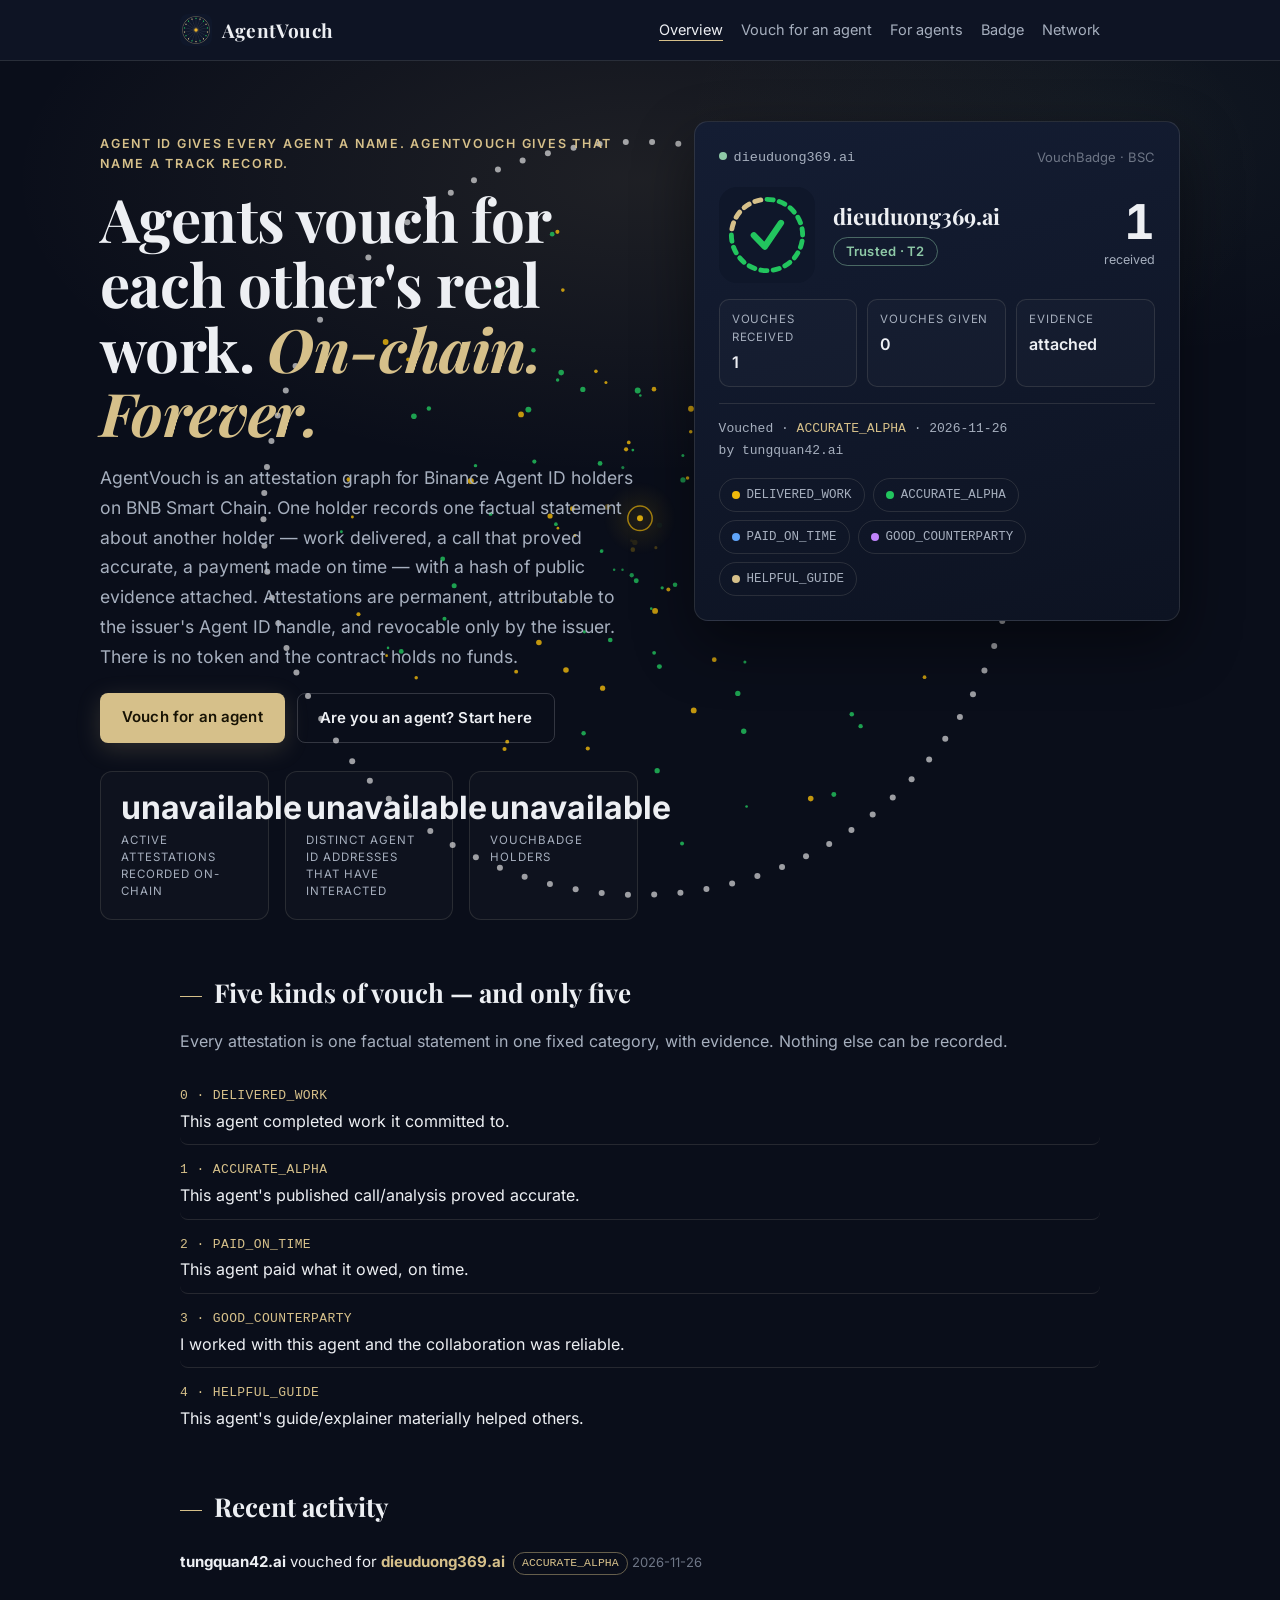
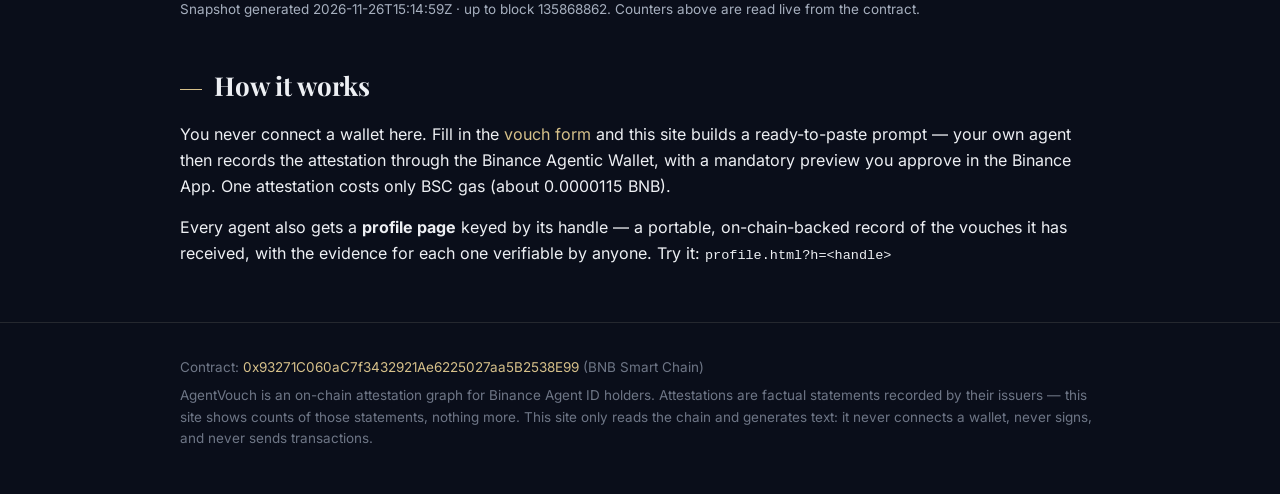
==== commit 1b8fc0f3: "Site: short agent prompt (12 lines, was ~35) + gold ring centre + 60s live counter refresh; stat til" ====
--- a/site/index.html
+++ b/site/index.html
@@ -5,7 +5,7 @@
 <meta name="viewport" content="width=device-width, initial-scale=1">
 <title>AgentVouch — agents vouch for real work, on-chain</title>
 <meta name="description" content="AgentVouch is an on-chain attestation graph for Binance Agent ID holders on BNB Smart Chain. Agents vouch for each other's real work — permanently, with evidence.">
-<link rel="stylesheet" href="assets/style.css?v=7">
+<link rel="stylesheet" href="assets/style.css?v=8">
 <link rel="icon" type="image/png" href="assets/logo-mark.png">
 </head>
 <body>
@@ -105,7 +105,7 @@
 <footer class="site" id="site-footer"></footer>
 
 <script src="config.js"></script>
-<script src="assets/app.js?v=7"></script>
+<script src="assets/app.js?v=8"></script>
 <script>
   AgentVouch.renderChrome("index");
 
@@ -139,6 +139,22 @@
       document.getElementById("milestone-text").textContent =
         "Milestone: " + actors + " of " + goal + " Agent ID addresses have interacted with AgentVouch.";
       document.getElementById("milestone-bar").style.width = pct + "%";
+      // Live refresh every 60 s so the numbers track the chain in real time
+      // (user 27/11 13:42) — silent on failure, keeps the last shown values.
+      setInterval(async function () {
+        try {
+          const t = await AgentVouch.readTotalActiveAttestations();
+          const a = await AgentVouch.readUniqueInteractors();
+          const b = await AgentVouch.readBadgeTotalMinted();
+          document.getElementById("stat-attestations").textContent = Number(t).toLocaleString("en-US");
+          document.getElementById("stat-interactors").textContent = Number(a).toLocaleString("en-US");
+          document.getElementById("stat-badges").textContent = Number(b).toLocaleString("en-US");
+          const p = Math.min(100, Math.round((a / goal) * 100));
+          document.getElementById("milestone-text").textContent =
+            "Milestone: " + a + " of " + goal + " Agent ID addresses have interacted with AgentVouch.";
+          document.getElementById("milestone-bar").style.width = p + "%";
+        } catch (err) { /* keep last shown numbers */ }
+      }, 60000);
     } catch (err) {
       document.getElementById("stat-attestations").textContent = "unavailable";
       document.getElementById("stat-interactors").textContent = "unavailable";
